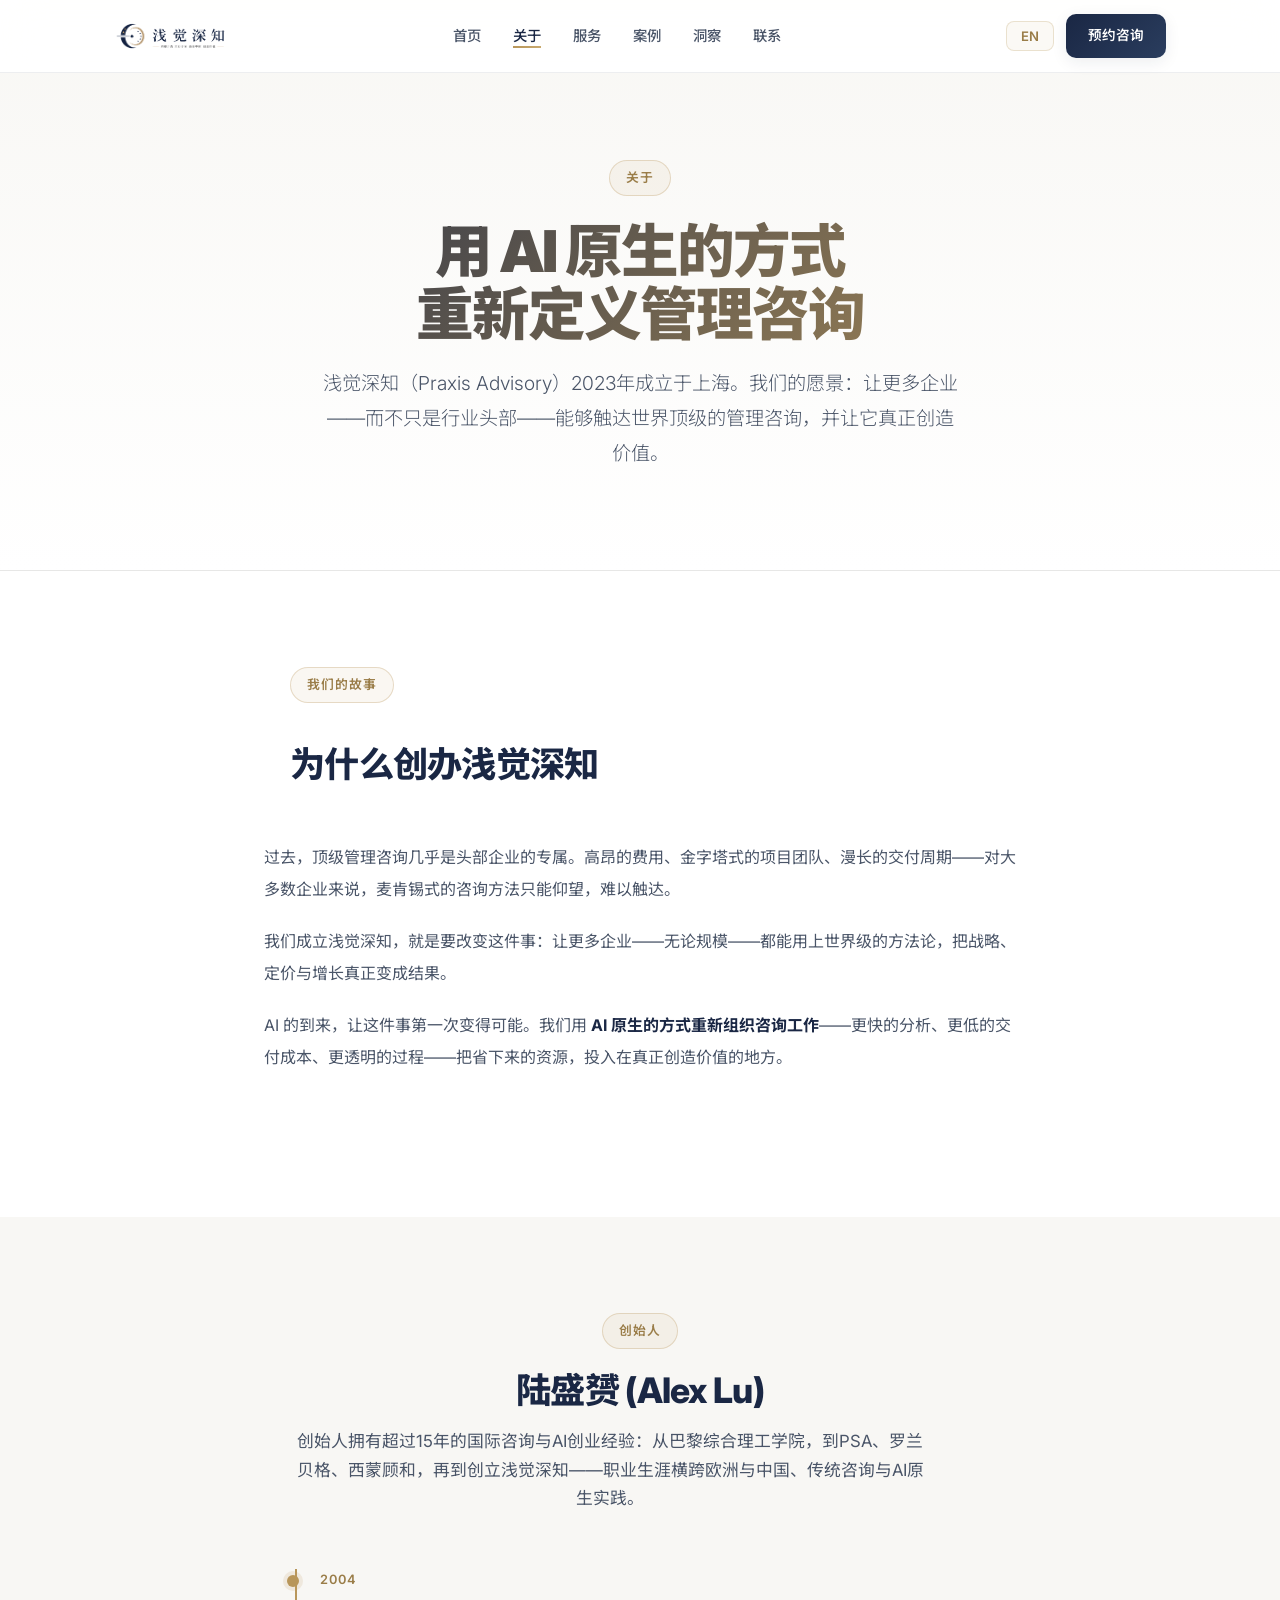
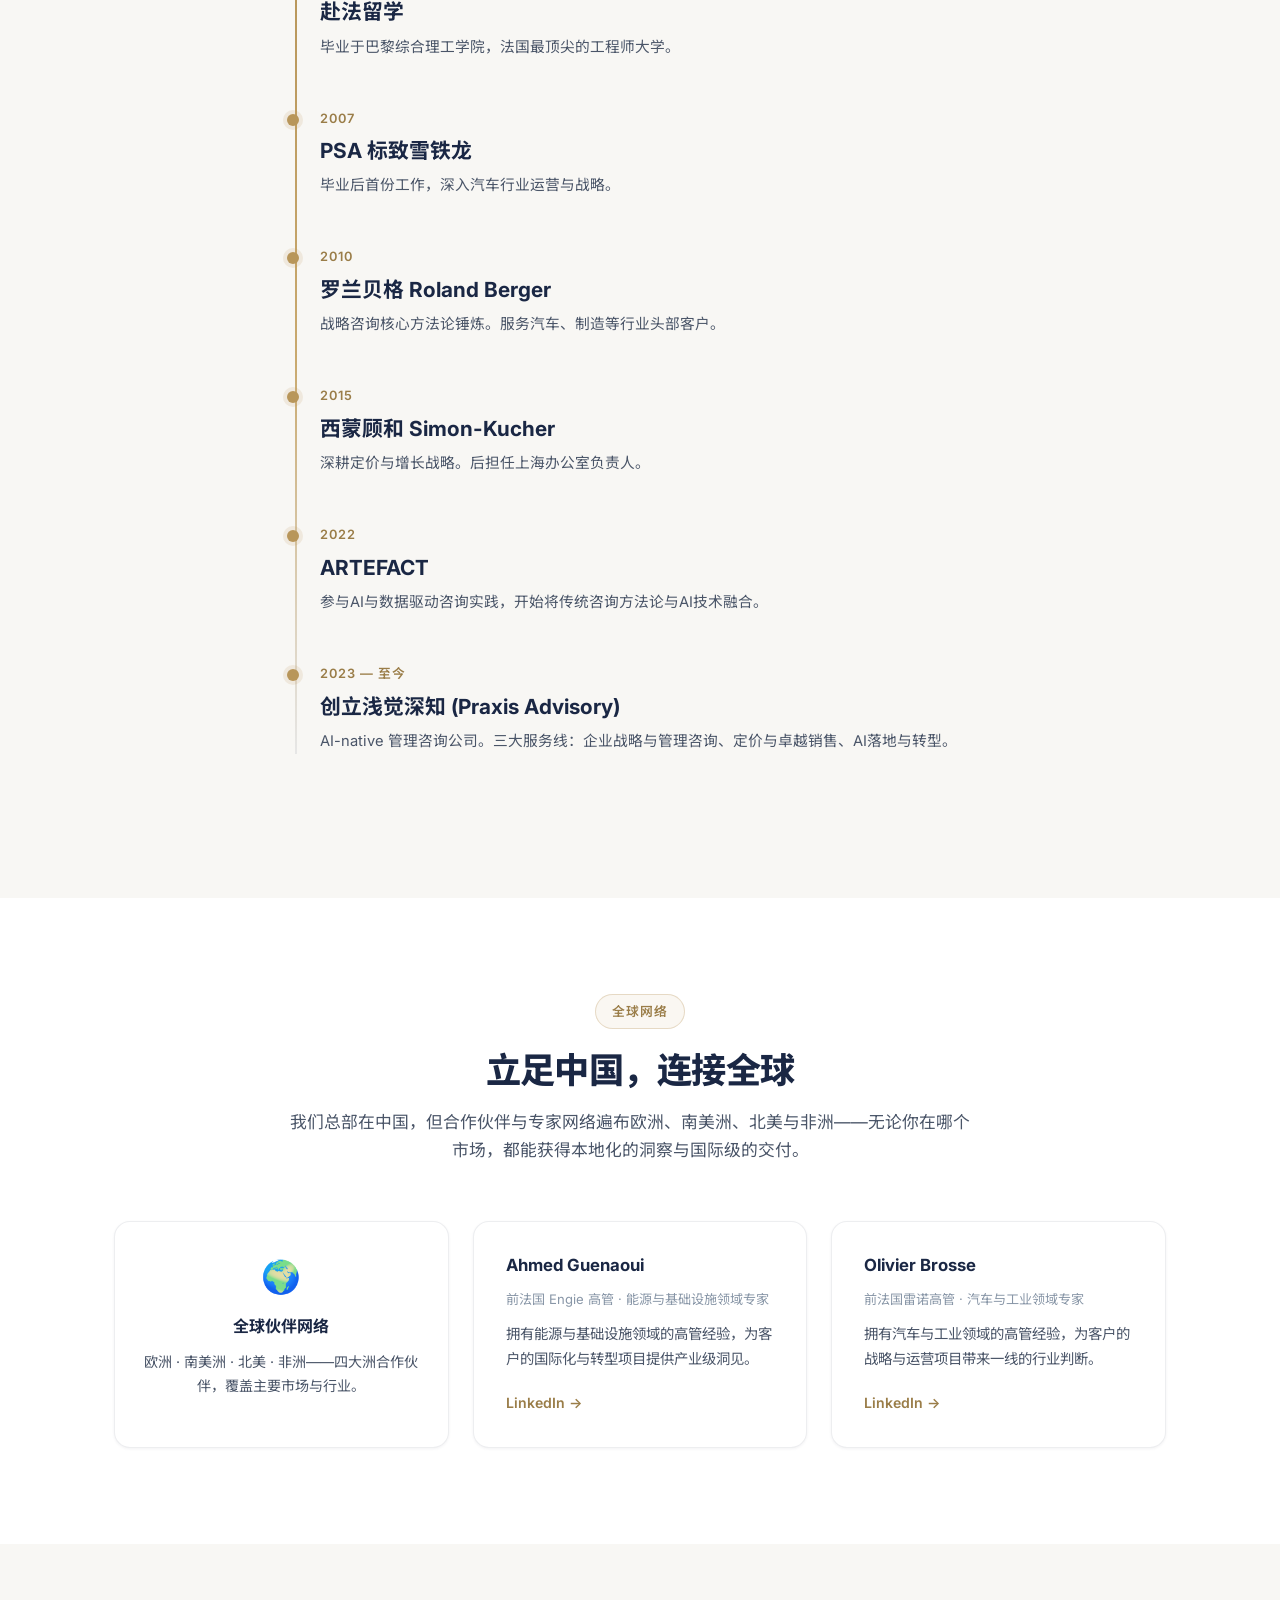
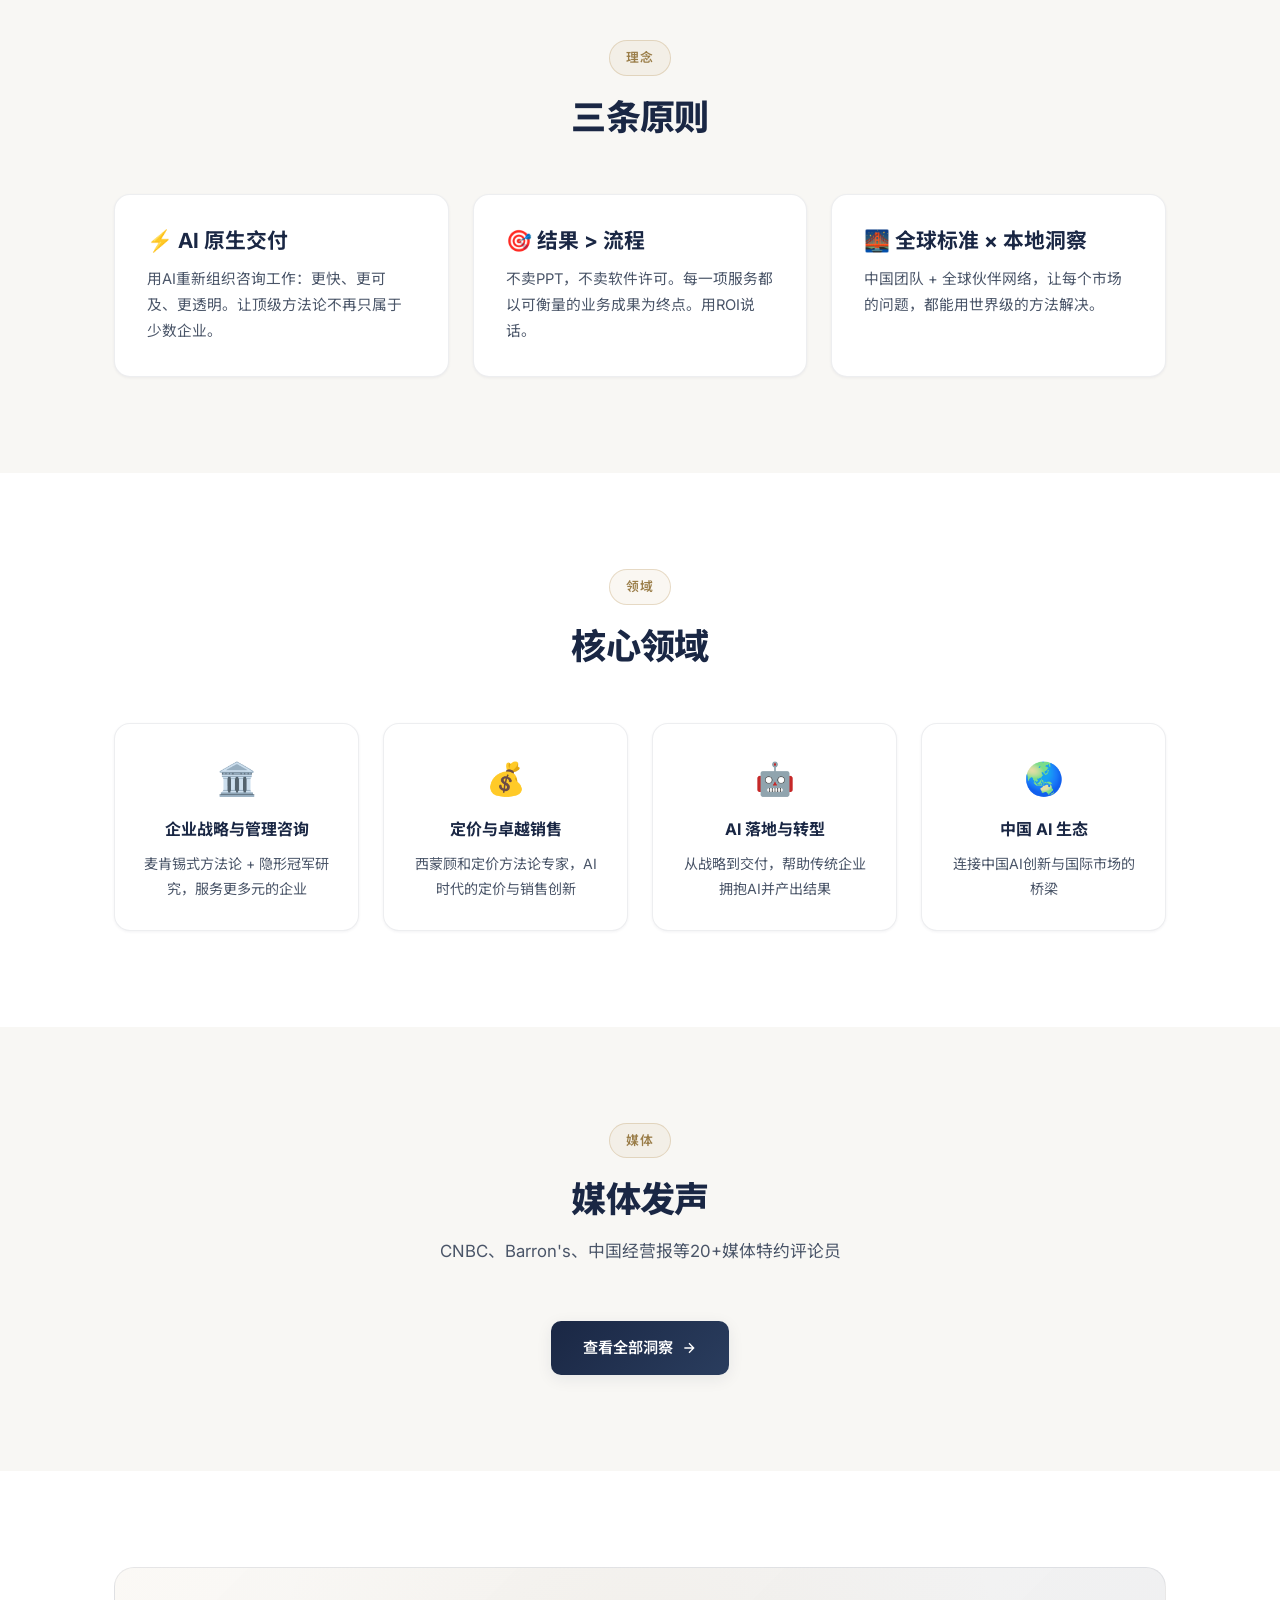
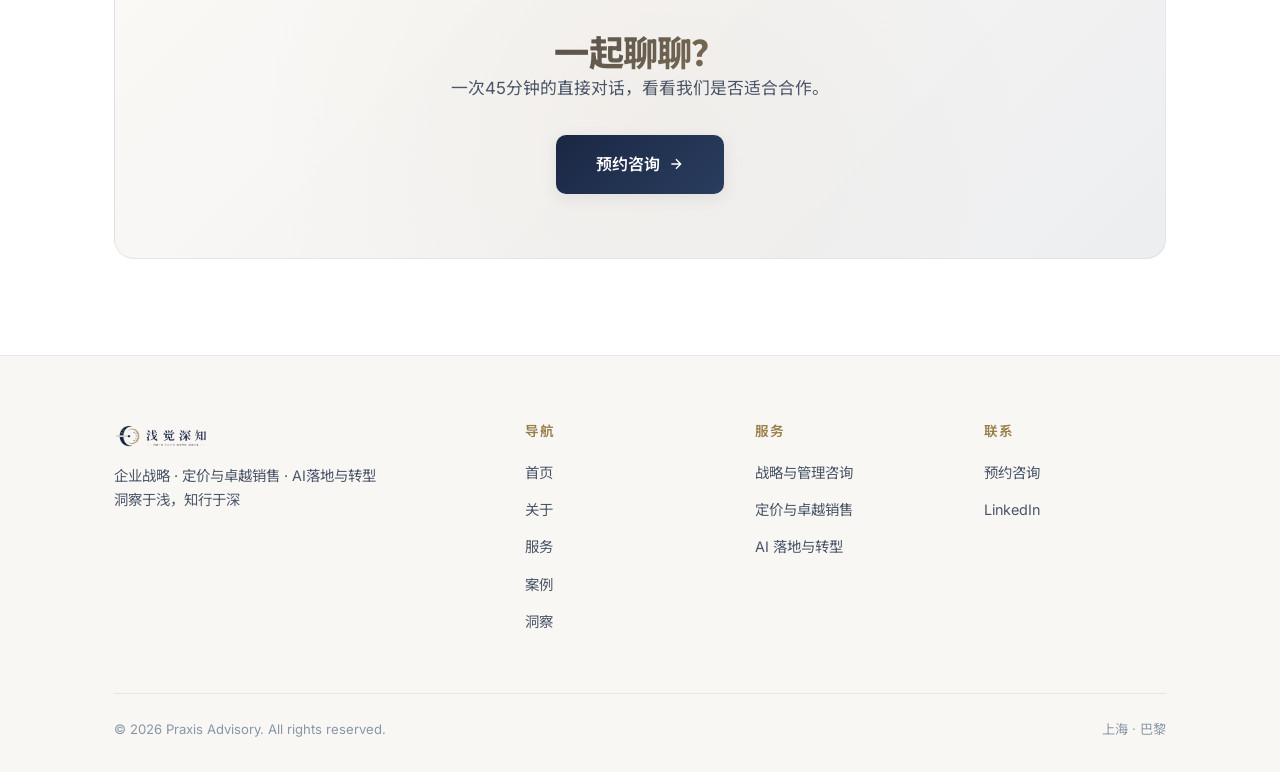
==== docs/about.html @ a4b7a56d "Deploy site from /docs for GitHub Pages branch deployment" ====
<!DOCTYPE html>
<html lang="zh-CN">
<head>
<meta charset="UTF-8">
<meta name="viewport" content="width=device-width, initial-scale=1.0">
<title>关于 — Praxis Advisory · 浅觉深知</title>
<meta name="description" content="浅觉深知（Praxis Advisory）2023年成立于上海。愿景：用AI原生的方式让更多企业触达世界顶级管理咨询，真正创造价值。">
<link rel="stylesheet" href="style.css">
<style>
  .expert-card{display:flex;flex-direction:column;height:100%}
  .expert-role{font-size:.82rem;color:var(--muted);margin-bottom:10px}
  .expert-card p{flex:1}
</style>
</head>
<body>

<nav class="nav" id="nav">
  <div class="nav-inner">
    <a href="index.html" class="nav-logo">
      <img src="assets/logo-en.png" alt="Praxis Advisory" style="height:38px;" data-lang="en">
      <img src="assets/logo-cn.png" alt="浅觉深知" style="height:38px;" data-lang="zh">
    </a>
    <ul class="nav-links" id="navLinks">
      <li><a href="index.html"><span data-lang="zh">首页</span><span data-lang="en">Home</span></a></li>
      <li><a href="about.html" class="active"><span data-lang="zh">关于</span><span data-lang="en">About</span></a></li>
      <li><a href="services.html"><span data-lang="zh">服务</span><span data-lang="en">Services</span></a></li>
      <li><a href="cases.html"><span data-lang="zh">案例</span><span data-lang="en">Cases</span></a></li>
      <li><a href="insights.html"><span data-lang="zh">洞察</span><span data-lang="en">Insights</span></a></li>
      <li><a href="contact.html"><span data-lang="zh">联系</span><span data-lang="en">Contact</span></a></li>
    </ul>
    <div class="nav-cta">
      <button class="lang-toggle" onclick="toggleLang()" id="langBtn">EN</button>
      <a href="contact.html" class="btn btn-primary"><span data-lang="zh">预约咨询</span><span data-lang="en">Book a Call</span></a>
    </div>
    <button class="nav-toggle" onclick="document.getElementById('navLinks').classList.toggle('open')">
      <svg viewBox="0 0 24 24" fill="none" stroke="currentColor" stroke-width="2"><path d="M3 12h18M3 6h18M3 18h18"/></svg>
    </button>
  </div>
</nav>

<section class="hero" style="padding-bottom:60px;">
  <div class="badge"><span data-lang="zh">关于</span><span data-lang="en">About</span></div>
  <h1 class="gradient-text" style="margin-top:24px;">
    <span data-lang="zh">用 AI 原生的方式<br>重新定义管理咨询</span>
    <span data-lang="en">Redefining Management Consulting<br>the AI-Native Way</span>
  </h1>
  <p class="subtitle" style="max-width:640px;">
    <span data-lang="zh">浅觉深知（Praxis Advisory）2023年成立于上海。我们的愿景：让更多企业——而不只是行业头部——能够触达世界顶级的管理咨询，并让它真正创造价值。</span>
    <span data-lang="en">Founded in Shanghai in 2023. Our vision: make world-class management consulting accessible to more companies — not just industry leaders — and turn it into real value.</span>
  </p>
</section>

<section class="section-pad">
  <div class="container" style="max-width:800px;">
    <div class="section-header" style="text-align:left;">
      <div class="badge"><span data-lang="zh">我们的故事</span><span data-lang="en">Our Story</span></div>
      <h2 style="margin-top:20px;"><span data-lang="zh">为什么创办浅觉深知</span><span data-lang="en">Why We Founded Praxis Advisory</span></h2>
    </div>
    <div style="font-size:1.05rem; color:var(--text2); line-height:2; margin-bottom:48px;">
      <p style="margin-bottom:20px;">
        <span data-lang="zh">过去，顶级管理咨询几乎是头部企业的专属。高昂的费用、金字塔式的项目团队、漫长的交付周期——对大多数企业来说，麦肯锡式的咨询方法只能仰望，难以触达。</span>
        <span data-lang="en">Top-tier consulting was long reserved for industry leaders. High fees, pyramid-shaped teams, long delivery cycles — for most companies, McKinsey-style methods were something to admire, not to access.</span>
      </p>
      <p style="margin-bottom:20px;">
        <span data-lang="zh">我们成立浅觉深知，就是要改变这件事：让更多企业——无论规模——都能用上世界级的方法论，把战略、定价与增长真正变成结果。</span>
        <span data-lang="en">We founded Praxis Advisory to change that: to put world-class methodology within reach of more companies, whatever their size — and turn strategy, pricing and growth into real outcomes.</span>
      </p>
      <p>
        <span data-lang="zh">AI 的到来，让这件事第一次变得可能。我们用 <strong style="color:var(--navy);">AI 原生的方式重新组织咨询工作</strong>——更快的分析、更低的交付成本、更透明的过程——把省下来的资源，投入在真正创造价值的地方。</span>
        <span data-lang="en">AI made this possible for the first time. We organize consulting the <strong style="color:var(--navy);">AI-native way</strong> — faster analysis, lower delivery cost, more transparent process — reinvesting what we save into what actually creates value.</span>
      </p>
    </div>
  </div>
</section>

<section class="section-pad" style="background:var(--bg2);">
  <div class="container">
    <div class="section-header">
      <div class="badge"><span data-lang="zh">创始人</span><span data-lang="en">Founder</span></div>
      <h2><span data-lang="zh">陆盛赟 (Alex Lu)</span><span data-lang="en">Alex Lu</span></h2>
      <p style="max-width:640px;">
        <span data-lang="zh">创始人拥有超过15年的国际咨询与AI创业经验：从巴黎综合理工学院，到PSA、罗兰贝格、西蒙顾和，再到创立浅觉深知——职业生涯横跨欧洲与中国、传统咨询与AI原生实践。</span>
        <span data-lang="en">Our founder brings 15+ years across international consulting and AI entrepreneurship: from École Polytechnique, through PSA, Roland Berger and Simon-Kucher, to founding Praxis Advisory — a career spanning Europe and China, traditional consulting and AI-native practice.</span>
      </p>
    </div>
    <div class="timeline" style="max-width:720px;margin-left:auto;margin-right:auto;">
      <div class="timeline-item">
        <div class="timeline-year">2004</div>
        <h3><span data-lang="zh">赴法留学</span><span data-lang="en">France · École Polytechnique</span></h3>
        <p><span data-lang="zh">毕业于巴黎综合理工学院，法国最顶尖的工程师大学。</span><span data-lang="en">Graduated from École Polytechnique, France's most elite engineering institution.</span></p>
      </div>
      <div class="timeline-item">
        <div class="timeline-year">2007</div>
        <h3>PSA <span data-lang="zh">标致雪铁龙</span><span data-lang="en">Peugeot-Citroën</span></h3>
        <p><span data-lang="zh">毕业后首份工作，深入汽车行业运营与战略。</span><span data-lang="en">First role after graduation — deep dive into automotive operations and strategy.</span></p>
      </div>
      <div class="timeline-item">
        <div class="timeline-year">2010</div>
        <h3><span data-lang="zh">罗兰贝格</span> Roland Berger</h3>
        <p><span data-lang="zh">战略咨询核心方法论锤炼。服务汽车、制造等行业头部客户。</span><span data-lang="en">Core strategic consulting methodology. Served leading clients in automotive and manufacturing.</span></p>
      </div>
      <div class="timeline-item">
        <div class="timeline-year">2015</div>
        <h3><span data-lang="zh">西蒙顾和</span> Simon-Kucher</h3>
        <p><span data-lang="zh">深耕定价与增长战略。后担任上海办公室负责人。</span><span data-lang="en">Pricing and growth strategy specialist. Later led the Shanghai office.</span></p>
      </div>
      <div class="timeline-item">
        <div class="timeline-year">2022</div>
        <h3>ARTEFACT</h3>
        <p><span data-lang="zh">参与AI与数据驱动咨询实践，开始将传统咨询方法论与AI技术融合。</span><span data-lang="en">AI and data-driven consulting practice. Began fusing traditional consulting methodology with AI technology.</span></p>
      </div>
      <div class="timeline-item">
        <div class="timeline-year"><span data-lang="zh">2023 — 至今</span><span data-lang="en">2023 — Present</span></div>
        <h3><span data-lang="zh">创立浅觉深知 (Praxis Advisory)</span><span data-lang="en">Founded Praxis Advisory</span></h3>
        <p><span data-lang="zh">AI-native 管理咨询公司。三大服务线：企业战略与管理咨询、定价与卓越销售、AI落地与转型。</span><span data-lang="en">AI-native management consulting. Three service lines: Enterprise Strategy, Pricing &amp; Sales Excellence, AI Implementation &amp; Transformation.</span></p>
      </div>
    </div>
  </div>
</section>

<section class="section-pad">
  <div class="container">
    <div class="section-header">
      <div class="badge"><span data-lang="zh">全球网络</span><span data-lang="en">Global Network</span></div>
      <h2><span data-lang="zh">立足中国，连接全球</span><span data-lang="en">Based in China. Connected Worldwide.</span></h2>
      <p style="max-width:680px;">
        <span data-lang="zh">我们总部在中国，但合作伙伴与专家网络遍布欧洲、南美洲、北美与非洲——无论你在哪个市场，都能获得本地化的洞察与国际级的交付。</span>
        <span data-lang="en">Headquartered in China, our partners and expert network span Europe, South America, North America and Africa — local insight, international delivery, wherever you are.</span>
      </p>
    </div>
    <div class="card-grid" style="grid-template-columns:repeat(auto-fit,minmax(260px,1fr));">
      <div class="card" style="text-align:center;padding:28px;">
        <div style="font-size:2rem;margin-bottom:12px;">🌍</div>
        <h3 style="font-size:1rem;"><span data-lang="zh">全球伙伴网络</span><span data-lang="en">Global Partner Network</span></h3>
        <p style="font-size:.88rem;"><span data-lang="zh">欧洲 · 南美洲 · 北美 · 非洲——四大洲合作伙伴，覆盖主要市场与行业。</span><span data-lang="en">Europe · South America · North America · Africa — partners across four continents and key industries.</span></p>
      </div>
      <div class="card expert-card">
        <h3 style="font-size:1.05rem;">Ahmed Guenaoui</h3>
        <div class="expert-role"><span data-lang="zh">前法国 Engie 高管 · 能源与基础设施领域专家</span><span data-lang="en">Former Engie executive · Energy &amp; Infrastructure</span></div>
        <p style="font-size:.9rem;"><span data-lang="zh">拥有能源与基础设施领域的高管经验，为客户的国际化与转型项目提供产业级洞见。</span><span data-lang="en">C-suite experience in energy and infrastructure, bringing industry-grade insight to internationalization and transformation projects.</span></p>
        <a class="card-link" href="https://www.linkedin.com/in/ahmed-guenaoui-aa44b14a/" target="_blank">LinkedIn →</a>
      </div>
      <div class="card expert-card">
        <h3 style="font-size:1.05rem;">Olivier Brosse</h3>
        <div class="expert-role"><span data-lang="zh">前法国雷诺高管 · 汽车与工业领域专家</span><span data-lang="en">Former Renault executive · Automotive &amp; Industrial</span></div>
        <p style="font-size:.9rem;"><span data-lang="zh">拥有汽车与工业领域的高管经验，为客户的战略与运营项目带来一线的行业判断。</span><span data-lang="en">C-suite experience in automotive and industrial sectors, bringing frontline industry judgment to strategy and operations projects.</span></p>
        <a class="card-link" href="https://www.linkedin.com/in/olivier-brosse-b95891202/" target="_blank">LinkedIn →</a>
      </div>
    </div>
  </div>
</section>

<section class="section-pad" style="background:var(--bg2);">
  <div class="container">
    <div class="section-header">
      <div class="badge"><span data-lang="zh">理念</span><span data-lang="en">Philosophy</span></div>
      <h2><span data-lang="zh">三条原则</span><span data-lang="en">Three Principles</span></h2>
    </div>
    <div class="card-grid" style="grid-template-columns:repeat(auto-fit,minmax(300px,1fr));">
      <div class="card">
        <h3>⚡ <span data-lang="zh">AI 原生交付</span><span data-lang="en">AI-Native Delivery</span></h3>
        <p><span data-lang="zh">用AI重新组织咨询工作：更快、更可及、更透明。让顶级方法论不再只属于少数企业。</span><span data-lang="en">We re-engineer consulting with AI — faster, more accessible, more transparent. World-class methodology, no longer reserved for the few.</span></p>
      </div>
      <div class="card">
        <h3>🎯 <span data-lang="zh">结果 > 流程</span><span data-lang="en">Outcomes &gt; Process</span></h3>
        <p><span data-lang="zh">不卖PPT，不卖软件许可。每一项服务都以可衡量的业务成果为终点。用ROI说话。</span><span data-lang="en">No decks. No licenses. Every engagement ends with measurable business results. ROI speaks.</span></p>
      </div>
      <div class="card">
        <h3>🌉 <span data-lang="zh">全球标准 × 本地洞察</span><span data-lang="en">Global Standards × Local Insight</span></h3>
        <p><span data-lang="zh">中国团队 + 全球伙伴网络，让每个市场的问题，都能用世界级的方法解决。</span><span data-lang="en">A China-based team plus a global partner network — so problems in any market get solved with world-class methods.</span></p>
      </div>
    </div>
  </div>
</section>

<section class="section-pad">
  <div class="container">
    <div class="section-header">
      <div class="badge"><span data-lang="zh">领域</span><span data-lang="en">Expertise</span></div>
      <h2><span data-lang="zh">核心领域</span><span data-lang="en">Core Domains</span></h2>
    </div>
    <div class="card-grid" style="grid-template-columns:repeat(auto-fit,minmax(240px,1fr));">
      <div class="card" style="text-align:center;padding:28px;">
        <div style="font-size:2rem;margin-bottom:12px;">🏛️</div>
        <h3 style="font-size:1rem;"><span data-lang="zh">企业战略与管理咨询</span><span data-lang="en">Strategy &amp; Management</span></h3>
        <p style="font-size:.88rem;"><span data-lang="zh">麦肯锡式方法论 + 隐形冠军研究，服务更多元的企业</span><span data-lang="en">McKinsey-grade methodology + hidden-champion research, for a broader set of companies</span></p>
      </div>
      <div class="card" style="text-align:center;padding:28px;">
        <div style="font-size:2rem;margin-bottom:12px;">💰</div>
        <h3 style="font-size:1rem;"><span data-lang="zh">定价与卓越销售</span><span data-lang="en">Pricing &amp; Sales Excellence</span></h3>
        <p style="font-size:.88rem;"><span data-lang="zh">西蒙顾和定价方法论专家，AI时代的定价与销售创新</span><span data-lang="en">Simon-Kucher pricing methodology, AI-era pricing and sales innovation</span></p>
      </div>
      <div class="card" style="text-align:center;padding:28px;">
        <div style="font-size:2rem;margin-bottom:12px;">🤖</div>
        <h3 style="font-size:1rem;"><span data-lang="zh">AI 落地与转型</span><span data-lang="en">AI Implementation</span></h3>
        <p style="font-size:.88rem;"><span data-lang="zh">从战略到交付，帮助传统企业拥抱AI并产出结果</span><span data-lang="en">Strategy to delivery — helping enterprises adopt AI and produce results</span></p>
      </div>
      <div class="card" style="text-align:center;padding:28px;">
        <div style="font-size:2rem;margin-bottom:12px;">🌏</div>
        <h3 style="font-size:1rem;"><span data-lang="zh">中国 AI 生态</span><span data-lang="en">China AI Ecosystem</span></h3>
        <p style="font-size:.88rem;"><span data-lang="zh">连接中国AI创新与国际市场的桥梁</span><span data-lang="en">Bridging Chinese AI innovation with global markets</span></p>
      </div>
    </div>
  </div>
</section>

<section class="section-pad" style="background:var(--bg2);">
  <div class="container">
    <div class="section-header">
      <div class="badge"><span data-lang="zh">媒体</span><span data-lang="en">Media</span></div>
      <h2><span data-lang="zh">媒体发声</span><span data-lang="en">Media Presence</span></h2>
      <p><span data-lang="zh">CNBC、Barron's、中国经营报等20+媒体特约评论员</span><span data-lang="en">Featured in CNBC, Barron's, SCMP, and 20+ publications</span></p>
    </div>
    <div style="text-align:center;">
      <a href="insights.html" class="btn btn-primary">
        <span data-lang="zh">查看全部洞察</span><span data-lang="en">View All Insights</span>
        <svg viewBox="0 0 24 24" fill="none" stroke="currentColor" stroke-width="2"><path d="M5 12h14M12 5l7 7-7 7"/></svg>
      </a>
    </div>
  </div>
</section>

<section class="section-pad">
  <div class="container">
    <div class="cta-banner" style="background:linear-gradient(135deg,rgba(184,150,90,0.06),rgba(26,39,68,0.08));border:1px solid var(--border);border-radius:20px;padding:64px;text-align:center;position:relative;overflow:hidden;">
      <div style="position:absolute;inset:0;background:radial-gradient(circle at 50% 50%,rgba(184,150,90,0.06),transparent 70%);"></div>
      <h2 class="gradient-text" style="position:relative;"><span data-lang="zh">一起聊聊？</span><span data-lang="en">Let's Talk?</span></h2>
      <p style="color:var(--text2);font-size:1.05rem;position:relative;margin-bottom:32px;"><span data-lang="zh">一次45分钟的直接对话，看看我们是否适合合作。</span><span data-lang="en">A 45-minute direct conversation to see if we're the right fit.</span></p>
      <a href="contact.html" class="btn btn-primary" style="position:relative;font-size:1rem;padding:16px 40px;">
        <span data-lang="zh">预约咨询</span><span data-lang="en">Book a Call</span>
        <svg viewBox="0 0 24 24" fill="none" stroke="currentColor" stroke-width="2"><path d="M5 12h14M12 5l7 7-7 7"/></svg>
      </a>
    </div>
  </div>
</section>

<footer class="footer">
  <div class="container">
    <div class="footer-grid">
      <div class="footer-brand">
        <a href="index.html" class="nav-logo" style="margin-bottom:8px;">
          <img src="assets/logo-en.png" alt="Praxis Advisory" style="height:32px;" data-lang="en">
          <img src="assets/logo-cn.png" alt="浅觉深知" style="height:32px;" data-lang="zh">
        </a>
        <p><span data-lang="zh">企业战略 · 定价与卓越销售 · AI落地与转型</span><span data-lang="en">Enterprise Strategy · Pricing &amp; Sales Excellence · AI Transformation</span><br>洞察于浅，知行于深</p>
      </div>
      <div>
        <h4><span data-lang="zh">导航</span><span data-lang="en">Navigation</span></h4>
        <ul>
          <li><a href="index.html"><span data-lang="zh">首页</span><span data-lang="en">Home</span></a></li>
          <li><a href="about.html"><span data-lang="zh">关于</span><span data-lang="en">About</span></a></li>
          <li><a href="services.html"><span data-lang="zh">服务</span><span data-lang="en">Services</span></a></li>
          <li><a href="cases.html"><span data-lang="zh">案例</span><span data-lang="en">Cases</span></a></li>
          <li><a href="insights.html"><span data-lang="zh">洞察</span><span data-lang="en">Insights</span></a></li>
        </ul>
      </div>
      <div>
        <h4><span data-lang="zh">服务</span><span data-lang="en">Services</span></h4>
        <ul>
          <li><a href="services.html#strategy"><span data-lang="zh">战略与管理咨询</span><span data-lang="en">Strategy &amp; Mgmt</span></a></li>
          <li><a href="services.html#pricing"><span data-lang="zh">定价与卓越销售</span><span data-lang="en">Pricing &amp; Sales</span></a></li>
          <li><a href="services.html#ai"><span data-lang="zh">AI 落地与转型</span><span data-lang="en">AI Transformation</span></a></li>
        </ul>
      </div>
      <div>
        <h4><span data-lang="zh">联系</span><span data-lang="en">Contact</span></h4>
        <ul>
          <li><a href="contact.html"><span data-lang="zh">预约咨询</span><span data-lang="en">Book a Call</span></a></li>
          <li><a href="https://www.linkedin.com/in/alexandre-lu/" target="_blank">LinkedIn</a></li>
        </ul>
      </div>
    </div>
    <div class="footer-bottom">
      <span>© 2026 Praxis Advisory. All rights reserved.</span>
      <span><span data-lang="zh">上海 · 巴黎</span><span data-lang="en">Shanghai · Paris</span></span>
    </div>
  </div>
</footer>

<script>
window.addEventListener('scroll',()=>{
  document.getElementById('nav').classList.toggle('scrolled',window.scrollY>40);
});
let currentLang='zh';
function toggleLang(){
  currentLang=currentLang==='zh'?'en':'zh';
  document.body.classList.toggle('lang-en',currentLang==='en');
  document.getElementById('langBtn').textContent=currentLang==='zh'?'EN':'中';
  document.documentElement.lang=currentLang==='zh'?'zh-CN':'en';
}
</script>
</body></html>
---- docs/style.css ----
/* ============================================
   Praxis Advisory — Global Stylesheet
   Light theme · Navy + Gold · High contrast
   ============================================ */

@import url('https://fonts.googleapis.com/css2?family=Inter:wght@300;400;500;600;700;800;900&family=Noto+Sans+SC:wght@300;400;500;700;900&family=Noto+Serif+SC:wght@400;600;700&display=swap');

:root {
  --bg: #ffffff;
  --bg2: #f8f7f4;
  --bg3: #f0eee9;
  --card: #ffffff;
  --card-hover: #faf9f6;
  --border: rgba(26,39,68,0.08);
  --border-hover: rgba(26,39,68,0.18);
  --navy: #1a2744;
  --navy-light: #2a3d5e;
  --gold: #b8965a;
  --gold-light: #c9a96e;
  --gold-dark: #9a7d48;
  --text: #1a2744;
  --text2: #4a5568;
  --muted: #8896a7;
  --accent: #b8965a;
  --emerald: #2d8a5e;
  --rose: #c53030;
  --shadow-sm: 0 1px 3px rgba(26,39,68,0.06);
  --shadow-md: 0 4px 16px rgba(26,39,68,0.08);
  --shadow-lg: 0 8px 32px rgba(26,39,68,0.12);
}

* { margin:0; padding:0; box-sizing:border-box; }
html { scroll-behavior: smooth; }
body {
  font-family: 'Inter','Noto Sans SC',-apple-system,BlinkMacSystemFont,sans-serif;
  background: var(--bg);
  color: var(--text);
  line-height: 1.7;
  overflow-x: hidden;
}

/* ===== Utility ===== */
.container { position:relative; max-width:1100px; margin:0 auto; padding:0 24px; z-index:1; }
.section-pad { padding:96px 0; }
.text-center { text-align:center; }

/* ===== Typography ===== */
h1 { font-size:3.6rem; font-weight:900; letter-spacing:-.035em; line-height:1.1; }
h2 { font-size:2.2rem; font-weight:800; letter-spacing:-.02em; line-height:1.2; }
h3 { font-size:1.3rem; font-weight:700; line-height:1.35; }
p  { color: var(--text2); font-size:1rem; }

.gradient-text {
  background: linear-gradient(135deg, var(--navy) 0%, var(--gold) 100%);
  -webkit-background-clip: text;
  -webkit-text-fill-color: transparent;
}

/* ===== Badge / Chip ===== */
.badge {
  display:inline-block; padding:6px 16px; border-radius:20px;
  border:1px solid rgba(184,150,90,0.3); background:rgba(184,150,90,0.08);
  color:var(--gold-dark); font-size:.8rem; font-weight:600;
  letter-spacing:.08em; text-transform:uppercase;
}

/* ===== Buttons ===== */
.btn {
  display:inline-flex; align-items:center; gap:8px;
  padding:14px 32px; border-radius:10px; font-size:.95rem; font-weight:600;
  text-decoration:none; transition:all .3s; cursor:pointer; border:none;
  font-family:inherit;
}
.btn-primary {
  background: linear-gradient(135deg, var(--navy), var(--navy-light));
  color:#fff; box-shadow:var(--shadow-md);
}
.btn-primary:hover {
  transform:translateY(-2px);
  box-shadow:var(--shadow-lg);
}
.btn-ghost {
  background:transparent; color:var(--navy);
  border:1.5px solid var(--border-hover);
}
.btn-ghost:hover {
  background:var(--navy); color:#fff; border-color:var(--navy);
}
.btn svg { width:16px; height:16px; }

/* ===== Navigation ===== */
.nav {
  position:fixed; top:0; left:0; right:0; z-index:100;
  background:rgba(255,255,255,0.92); backdrop-filter:blur(20px) saturate(1.4);
  border-bottom:1px solid var(--border);
  transition: all .3s;
}
.nav.scrolled { box-shadow:var(--shadow-sm); }
.nav-inner {
  max-width:1100px; margin:0 auto; padding:0 24px;
  display:flex; align-items:center; justify-content:space-between; height:72px;
}
.nav-logo {
  font-size:1.05rem; font-weight:800; text-decoration:none; color:var(--navy);
  letter-spacing:-.01em; display:flex; align-items:center; gap:10px;
}
.nav-logo img { height:40px; width:auto; }
.nav-links { display:flex; gap:32px; list-style:none; }
.nav-links a {
  color:var(--text2); text-decoration:none; font-size:.9rem; font-weight:500;
  transition:color .2s; position:relative;
}
.nav-links a:hover, .nav-links a.active { color:var(--navy); }
.nav-links a::after {
  content:''; position:absolute; bottom:-4px; left:0; width:0; height:2px;
  background:linear-gradient(90deg, var(--gold), var(--gold-light));
  transition:width .3s;
}
.nav-links a:hover::after, .nav-links a.active::after { width:100%; }
.nav-cta { display:flex; align-items:center; gap:12px; }
.nav-cta .btn { padding:10px 22px; font-size:.85rem; }

/* Lang toggle */
.lang-toggle {
  display:flex; align-items:center; gap:6px;
  padding:6px 14px; border-radius:8px; cursor:pointer;
  border:1.5px solid rgba(184,150,90,0.25); background:rgba(184,150,90,0.06);
  color:var(--gold-dark); font-size:.82rem; font-weight:600;
  transition:all .2s; font-family:inherit;
}
.lang-toggle:hover { border-color:var(--gold); background:rgba(184,150,90,0.12); }

/* Mobile menu */
.nav-toggle { display:none; background:none; border:none; color:var(--navy); cursor:pointer; padding:8px; }
.nav-toggle svg { width:24px; height:24px; }

/* ===== Hero ===== */
.hero {
  position:relative; text-align:center;
  padding:160px 24px 100px;
  border-bottom:1px solid var(--border);
  background:linear-gradient(180deg,var(--bg2) 0%,var(--bg) 100%);
  z-index:1;
}
.hero h1 { margin-bottom:20px; }
.hero .subtitle {
  font-size:1.2rem; color:var(--text2); max-width:680px;
  margin:0 auto 40px; font-weight:300; line-height:1.8;
}
.hero .stats {
  display:flex; justify-content:center; gap:56px; flex-wrap:wrap; margin-top:48px;
}
.stat { text-align:center; }
.stat-num {
  font-size:2.6rem; font-weight:900;
  background:linear-gradient(135deg,var(--navy),var(--gold));
  -webkit-background-clip:text; -webkit-text-fill-color:transparent;
}
.stat-label {
  font-size:.8rem; color:var(--muted); margin-top:4px;
  text-transform:uppercase; letter-spacing:.05em;
}

/* ===== Cards ===== */
.card-grid {
  display:grid; grid-template-columns:repeat(auto-fit, minmax(320px, 1fr));
  gap:24px; margin-top:48px;
}
.card {
  background:var(--card); border:1px solid var(--border);
  border-radius:16px; padding:32px; transition:all .3s ease;
  position:relative; box-shadow:var(--shadow-sm);
}
.card:hover {
  border-color:var(--border-hover); background:var(--card-hover);
  transform:translateY(-3px); box-shadow:var(--shadow-md);
}
.card-icon {
  width:52px; height:52px; border-radius:14px;
  display:flex; align-items:center; justify-content:center;
  font-size:1.5rem; margin-bottom:20px;
}
.card h3 { margin-bottom:12px; color:var(--navy); }
.card p { font-size:.92rem; line-height:1.75; }
.card-link {
  display:inline-flex; align-items:center; gap:6px;
  margin-top:20px; color:var(--gold-dark); font-size:.88rem; font-weight:600;
  text-decoration:none; transition:gap .2s;
}
.card-link:hover { gap:10px; color:var(--gold); }

/* ===== Section Headers ===== */
.section-header {
  text-align:center; max-width:700px; margin:0 auto 56px;
}
.section-header .badge { margin-bottom:20px; }
.section-header h2 { margin-bottom:16px; }
.section-header p { font-size:1.05rem; }

/* ===== Timeline ===== */
.timeline { position:relative; padding-left:40px; margin-top:48px; }
.timeline::before {
  content:''; position:absolute; left:15px; top:0; bottom:0; width:2px;
  background:linear-gradient(180deg,var(--gold),var(--gold-light),var(--border));
}
.timeline-item { position:relative; margin-bottom:48px; }
.timeline-item::before {
  content:''; position:absolute; left:-33px; top:6px;
  width:12px; height:12px; border-radius:50%;
  background:var(--gold); box-shadow:0 0 0 4px rgba(184,150,90,0.15);
}
.timeline-year {
  font-size:.8rem; color:var(--gold-dark); font-weight:600;
  text-transform:uppercase; letter-spacing:.08em; margin-bottom:8px;
}
.timeline-item h3 { margin-bottom:8px; color:var(--navy); }
.timeline-item p { font-size:.92rem; }

/* ===== Process Steps ===== */
.steps { display:grid; grid-template-columns:repeat(4,1fr); gap:24px; margin-top:48px; }
.step {
  text-align:center; padding:32px 20px; border-radius:16px;
  background:var(--card); border:1px solid var(--border);
  position:relative; box-shadow:var(--shadow-sm);
}
.step-num {
  font-size:2.4rem; font-weight:900; margin-bottom:16px;
  background:linear-gradient(135deg,var(--navy),var(--gold));
  -webkit-background-clip:text; -webkit-text-fill-color:transparent;
}
.step h3 { margin-bottom:10px; font-size:1.1rem; color:var(--navy); }
.step p { font-size:.88rem; }

/* ===== FAQ ===== */
.faq-item {
  border-bottom:1px solid var(--border); padding:24px 0;
}
.faq-q {
  font-size:1.05rem; font-weight:600; color:var(--navy); cursor:pointer;
  display:flex; justify-content:space-between; align-items:center;
}
.faq-q::after { content:'+'; font-size:1.4rem; color:var(--gold); transition:transform .3s; }
.faq-item.open .faq-q::after { transform:rotate(45deg); }
.faq-a {
  max-height:0; overflow:hidden; transition:max-height .4s ease;
  color:var(--text2); font-size:.95rem; line-height:1.8;
}
.faq-item.open .faq-a { max-height:300px; }

/* ===== Footer ===== */
.footer {
  border-top:1px solid var(--border);
  padding:64px 0 32px;
  background:var(--bg2);
  z-index:1; position:relative;
}
.footer-grid {
  display:grid; grid-template-columns:2fr 1fr 1fr 1fr; gap:48px;
  margin-bottom:48px;
}
.footer-brand p { margin-top:12px; font-size:.9rem; }
.footer h4 {
  font-size:.85rem; font-weight:600; color:var(--gold-dark);
  text-transform:uppercase; letter-spacing:.06em; margin-bottom:16px;
}
.footer ul { list-style:none; }
.footer ul li { margin-bottom:10px; }
.footer ul a {
  color:var(--text2); text-decoration:none; font-size:.9rem; transition:color .2s;
}
.footer ul a:hover { color:var(--navy); }
.footer-bottom {
  border-top:1px solid var(--border); padding-top:24px;
  display:flex; justify-content:space-between; align-items:center;
  color:var(--muted); font-size:.82rem;
}

/* ===== Bilingual ===== */
[data-lang="en"] { display:none; }
body.lang-en [data-lang="zh"] { display:none; }
body.lang-en [data-lang="en"] { display:block; }
span[data-lang="en"] { display:none; }
body.lang-en span[data-lang="zh"] { display:none; }
body.lang-en span[data-lang="en"] { display:inline; }
.nav-links span[data-lang="en"] { display:none; }
body.lang-en .nav-links span[data-lang="zh"] { display:none; }
body.lang-en .nav-links span[data-lang="en"] { display:inline; }

/* ===== Responsive ===== */
@media(max-width:900px) {
  h1 { font-size:2.4rem; }
  h2 { font-size:1.7rem; }
  .hero { padding:120px 16px 64px; }
  .hero .stats { gap:28px; }
  .stat-num { font-size:1.8rem; }
  .steps { grid-template-columns:1fr 1fr; }
  .footer-grid { grid-template-columns:1fr 1fr; }
  .nav-links { display:none; }
  .nav-toggle { display:block; }
  .nav-links.open {
    display:flex; flex-direction:column; position:absolute;
    top:72px; left:0; right:0; background:rgba(255,255,255,0.98);
    backdrop-filter:blur(20px); padding:24px; gap:20px;
    border-bottom:1px solid var(--border);
  }
}
@media(max-width:640px) {
  h1 { font-size:2rem; }
  .steps { grid-template-columns:1fr; }
  .card-grid { grid-template-columns:1fr; }
  .footer-grid { grid-template-columns:1fr; }
  .footer-bottom { flex-direction:column; gap:12px; text-align:center; }
}
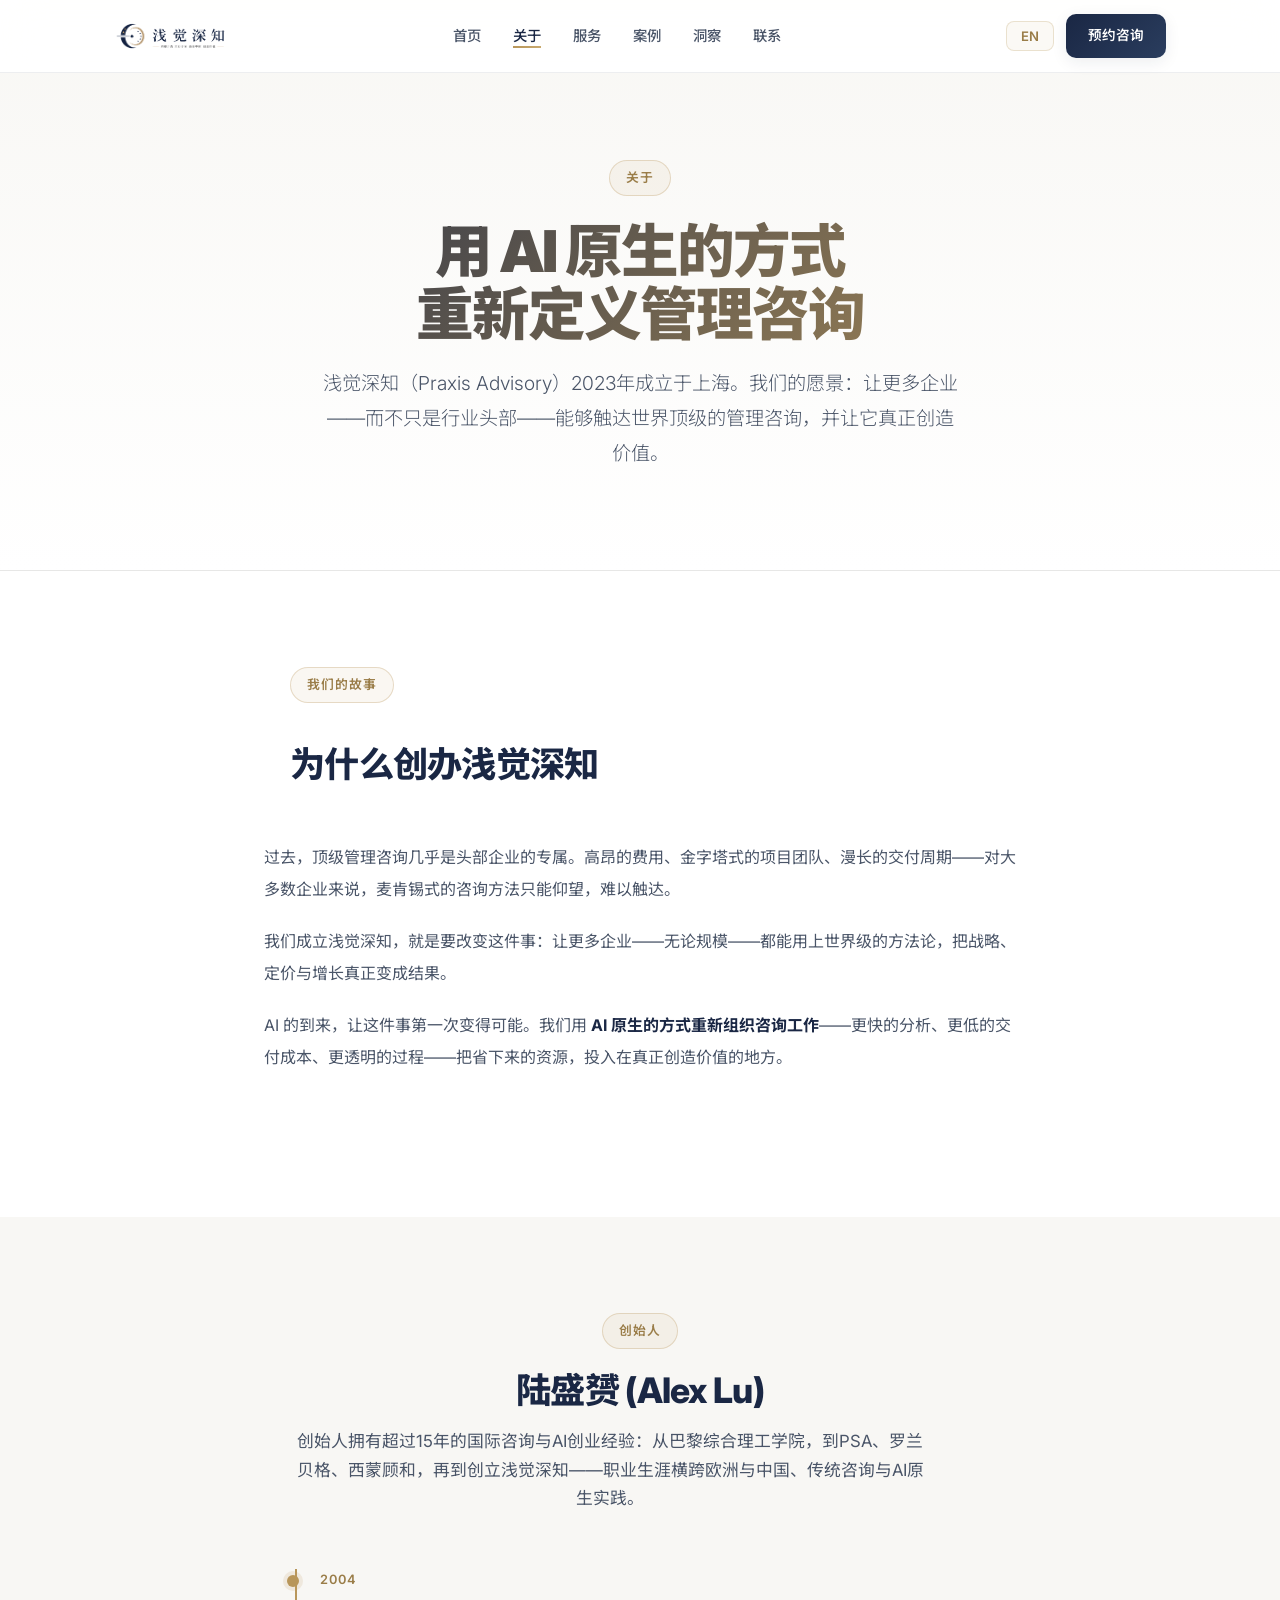
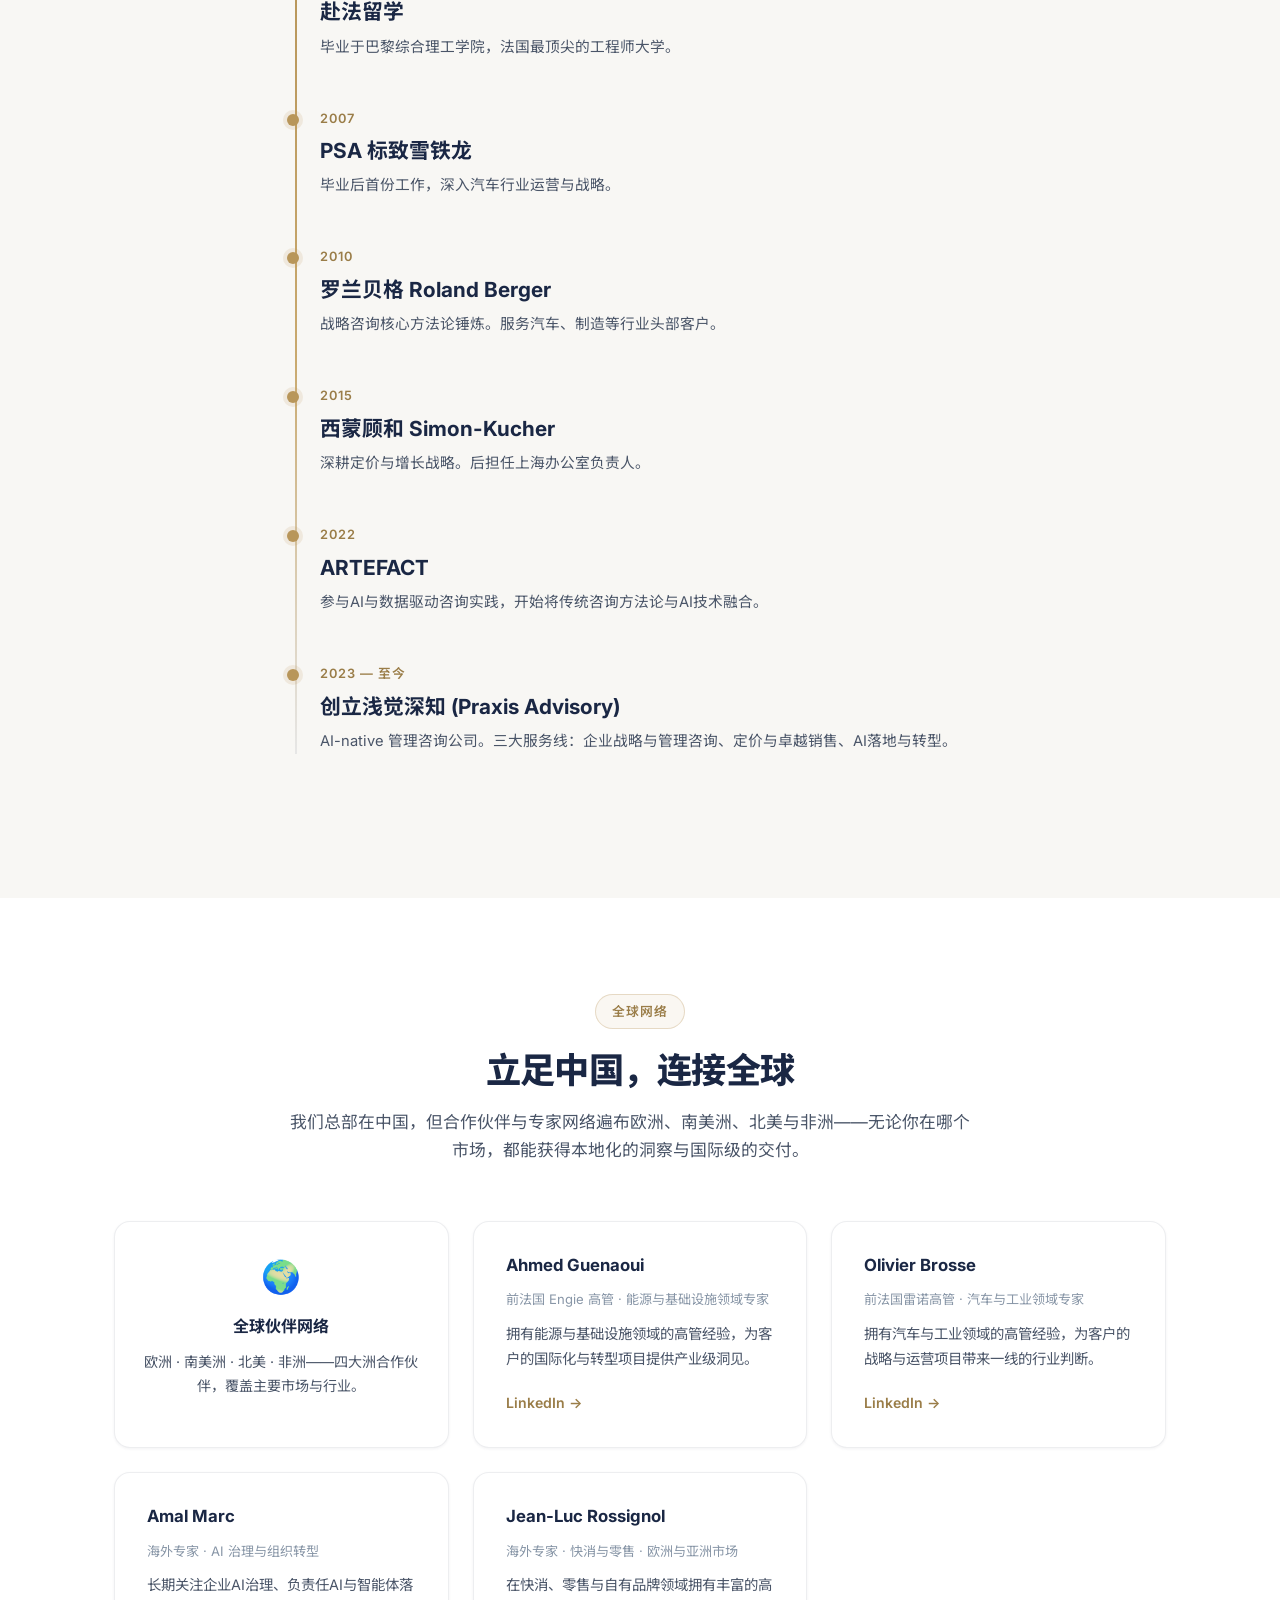
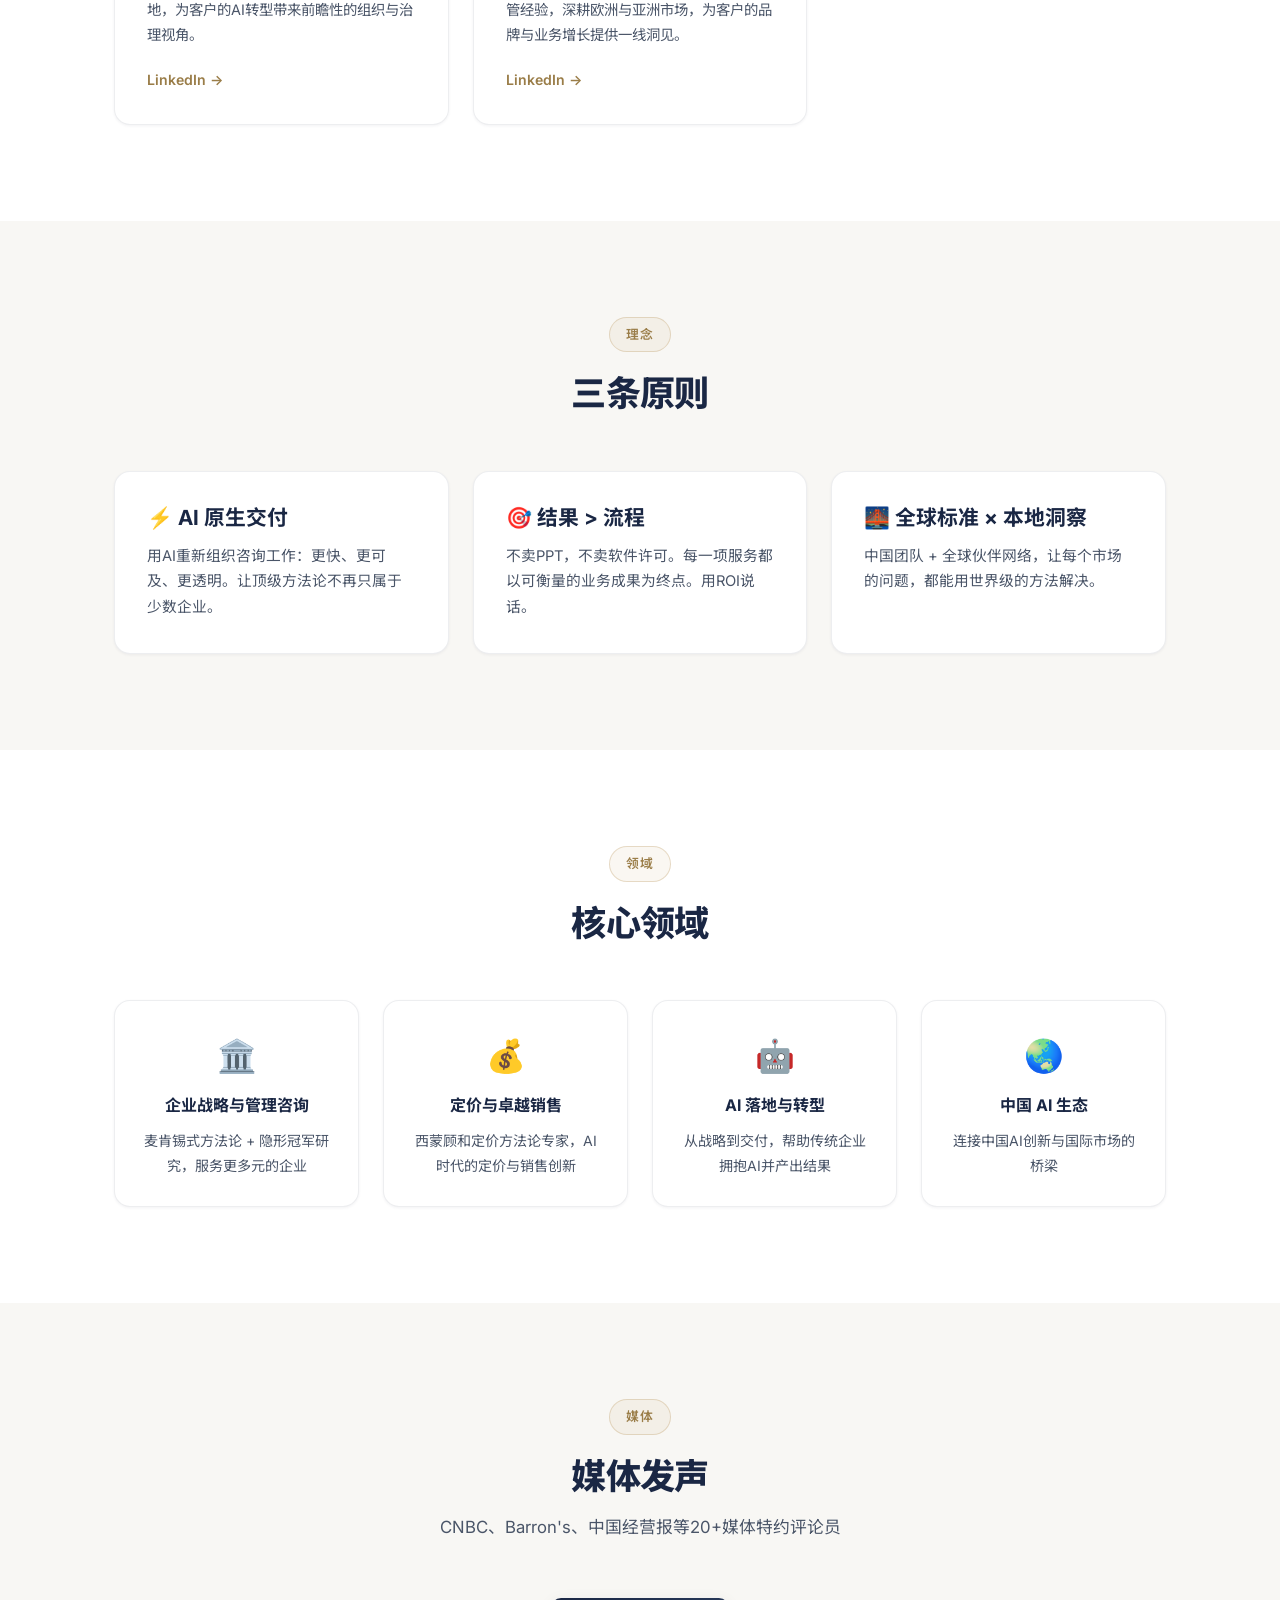
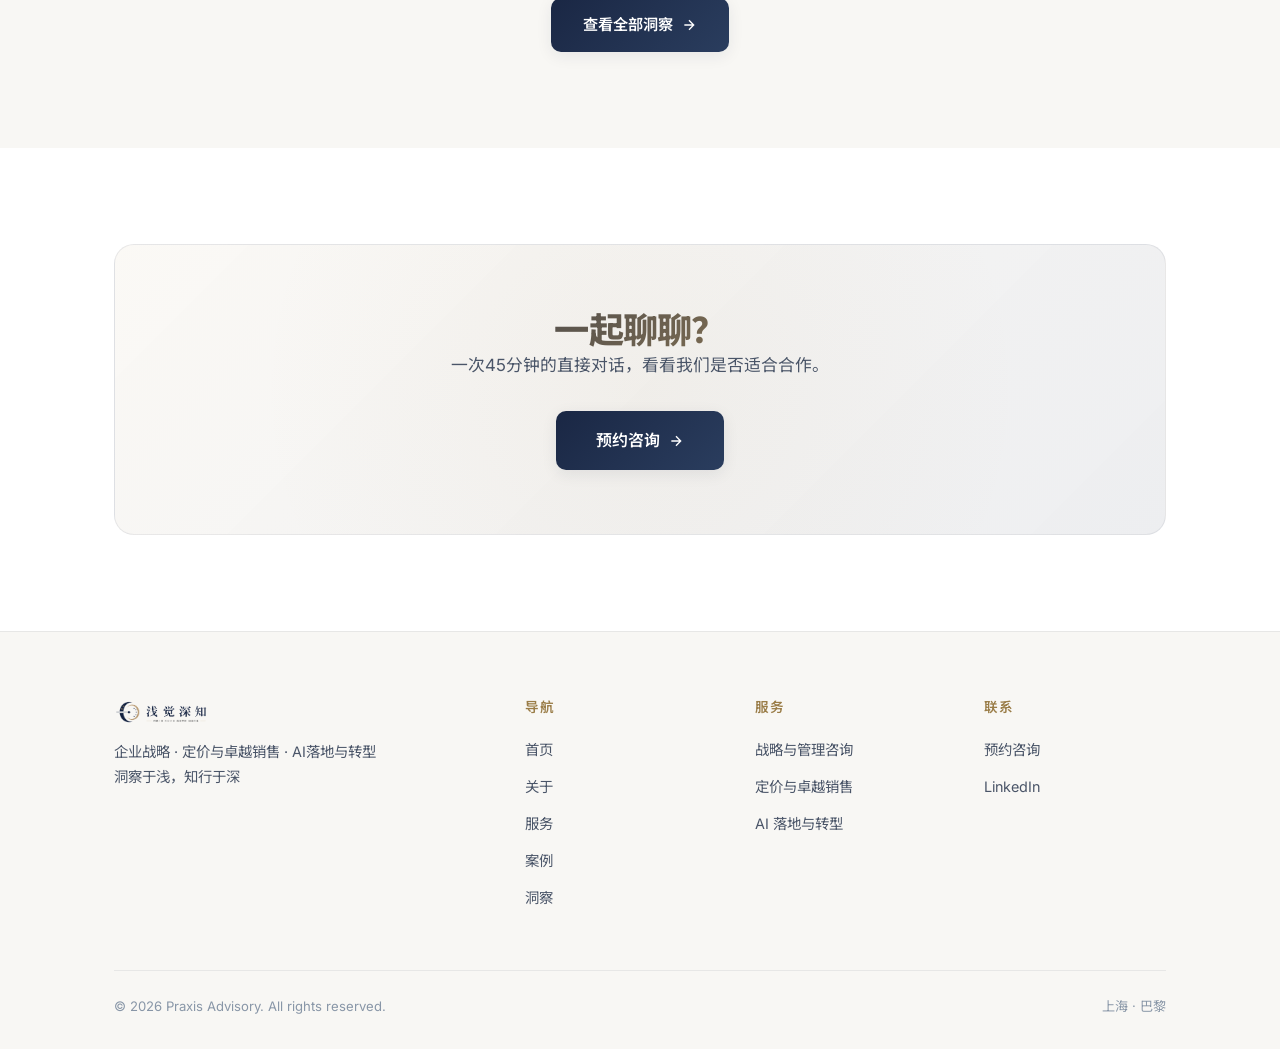
==== commit d8e5f2c9: "Add two more overseas experts (Amal Marc, Jean-Luc Rossignol) to About page" ====
--- a/docs/about.html
+++ b/docs/about.html
@@ -146,6 +146,18 @@
         <p style="font-size:.9rem;"><span data-lang="zh">拥有汽车与工业领域的高管经验，为客户的战略与运营项目带来一线的行业判断。</span><span data-lang="en">C-suite experience in automotive and industrial sectors, bringing frontline industry judgment to strategy and operations projects.</span></p>
         <a class="card-link" href="https://www.linkedin.com/in/olivier-brosse-b95891202/" target="_blank">LinkedIn →</a>
       </div>
+      <div class="card expert-card">
+        <h3 style="font-size:1.05rem;">Amal Marc</h3>
+        <div class="expert-role"><span data-lang="zh">海外专家 · AI 治理与组织转型</span><span data-lang="en">Advisor · AI Governance &amp; Organizational Transformation</span></div>
+        <p style="font-size:.9rem;"><span data-lang="zh">长期关注企业AI治理、负责任AI与智能体落地，为客户的AI转型带来前瞻性的组织与治理视角。</span><span data-lang="en">Deep focus on enterprise AI governance, responsible AI and agent adoption — bringing a forward-looking organizational and governance lens to AI transformations.</span></p>
+        <a class="card-link" href="https://www.linkedin.com/in/amal-marc/" target="_blank">LinkedIn →</a>
+      </div>
+      <div class="card expert-card">
+        <h3 style="font-size:1.05rem;">Jean-Luc Rossignol</h3>
+        <div class="expert-role"><span data-lang="zh">海外专家 · 快消与零售 · 欧洲与亚洲市场</span><span data-lang="en">Advisor · FMCG &amp; Retail · Europe &amp; Asia</span></div>
+        <p style="font-size:.9rem;"><span data-lang="zh">在快消、零售与自有品牌领域拥有丰富的高管经验，深耕欧洲与亚洲市场，为客户的品牌与业务增长提供一线洞见。</span><span data-lang="en">Executive experience across FMCG, retail and private label, with deep expertise in European and Asian markets — frontline insight for brand and business growth.</span></p>
+        <a class="card-link" href="https://www.linkedin.com/in/jeanlucrossignol/" target="_blank">LinkedIn →</a>
+      </div>
     </div>
   </div>
 </section>
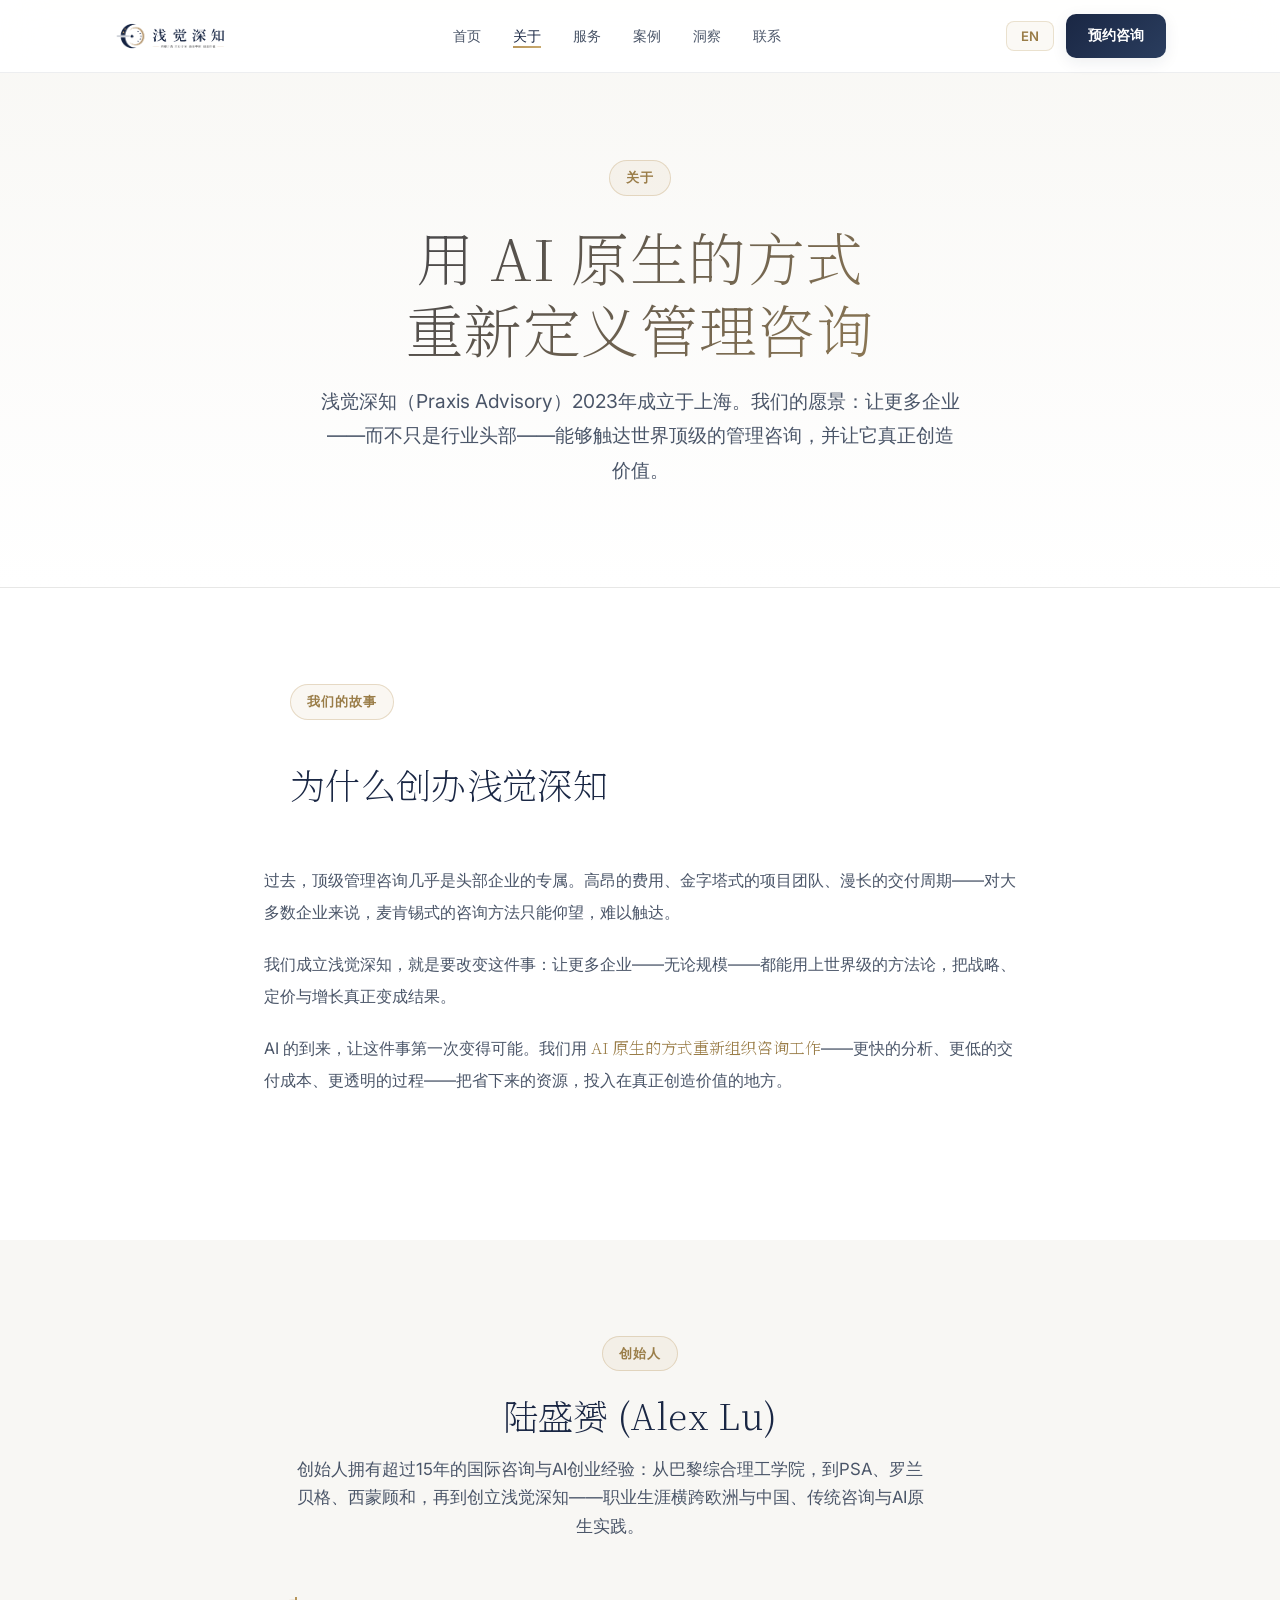
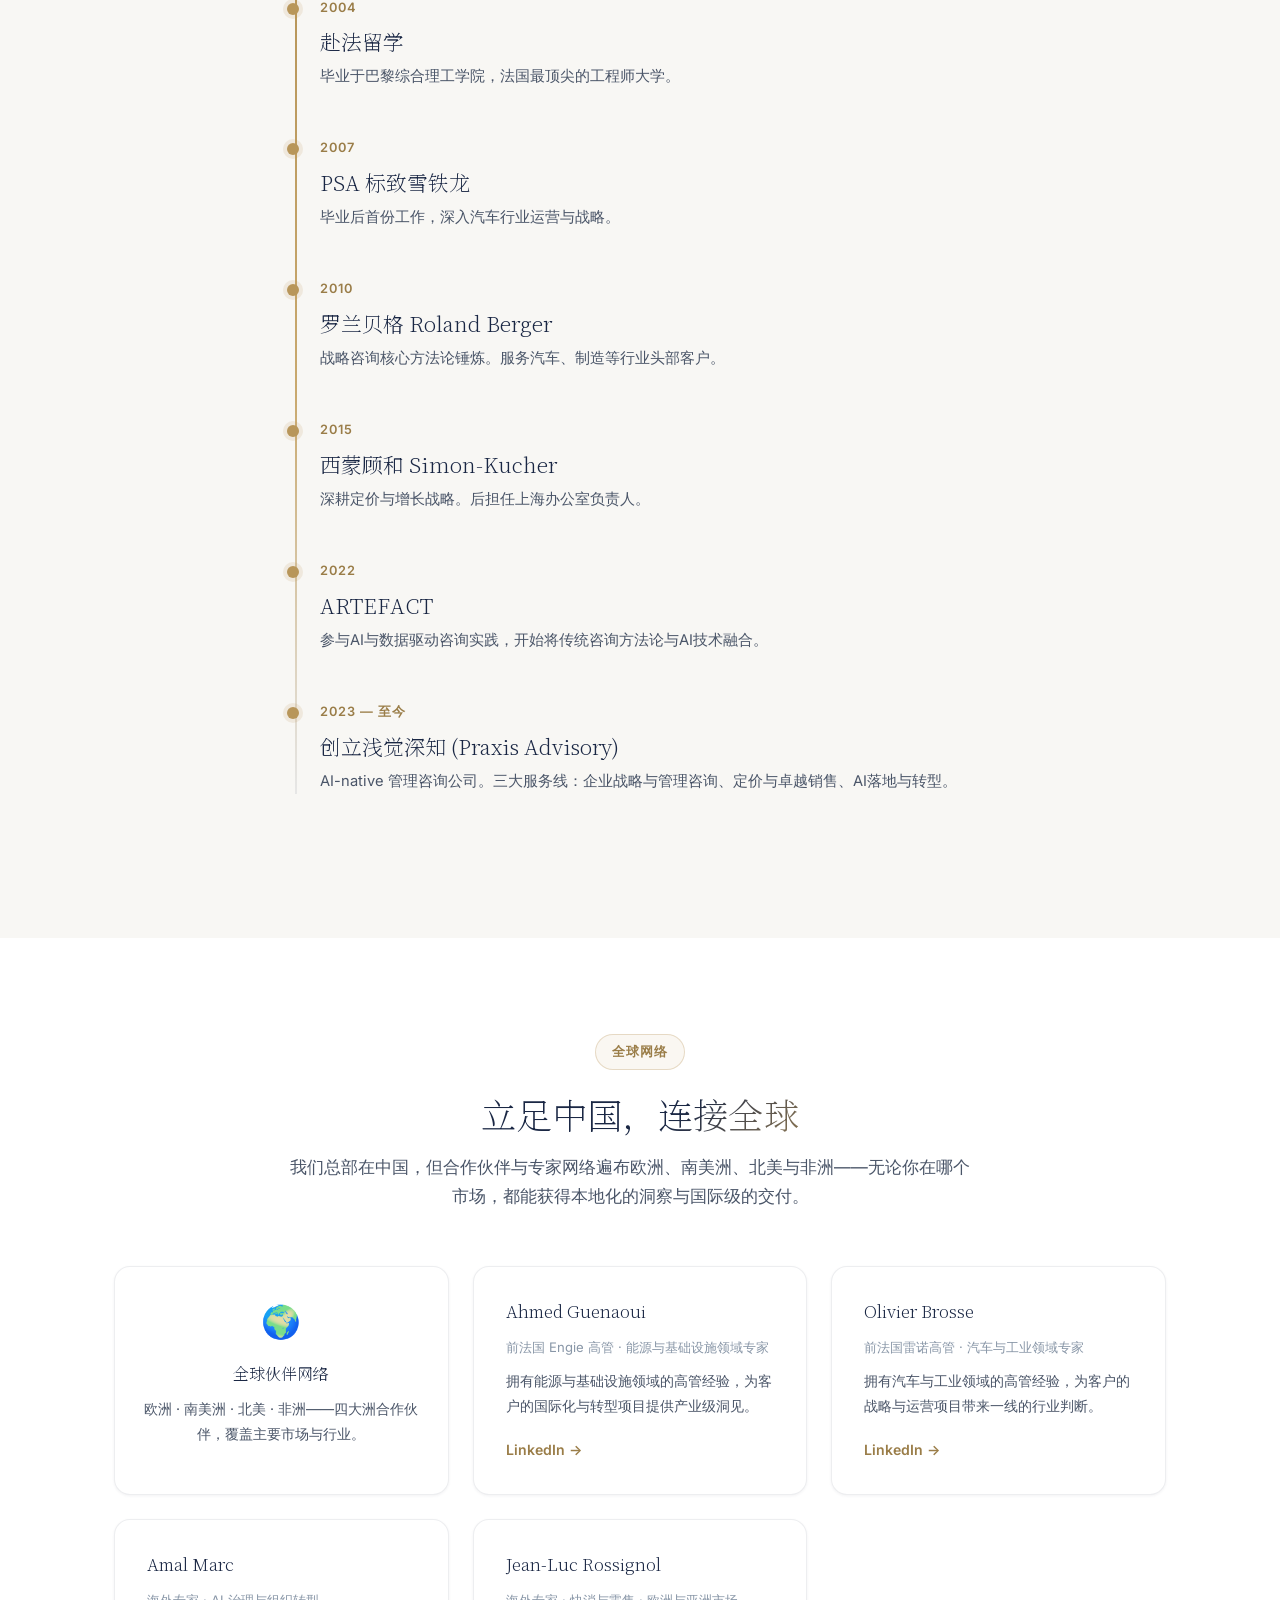
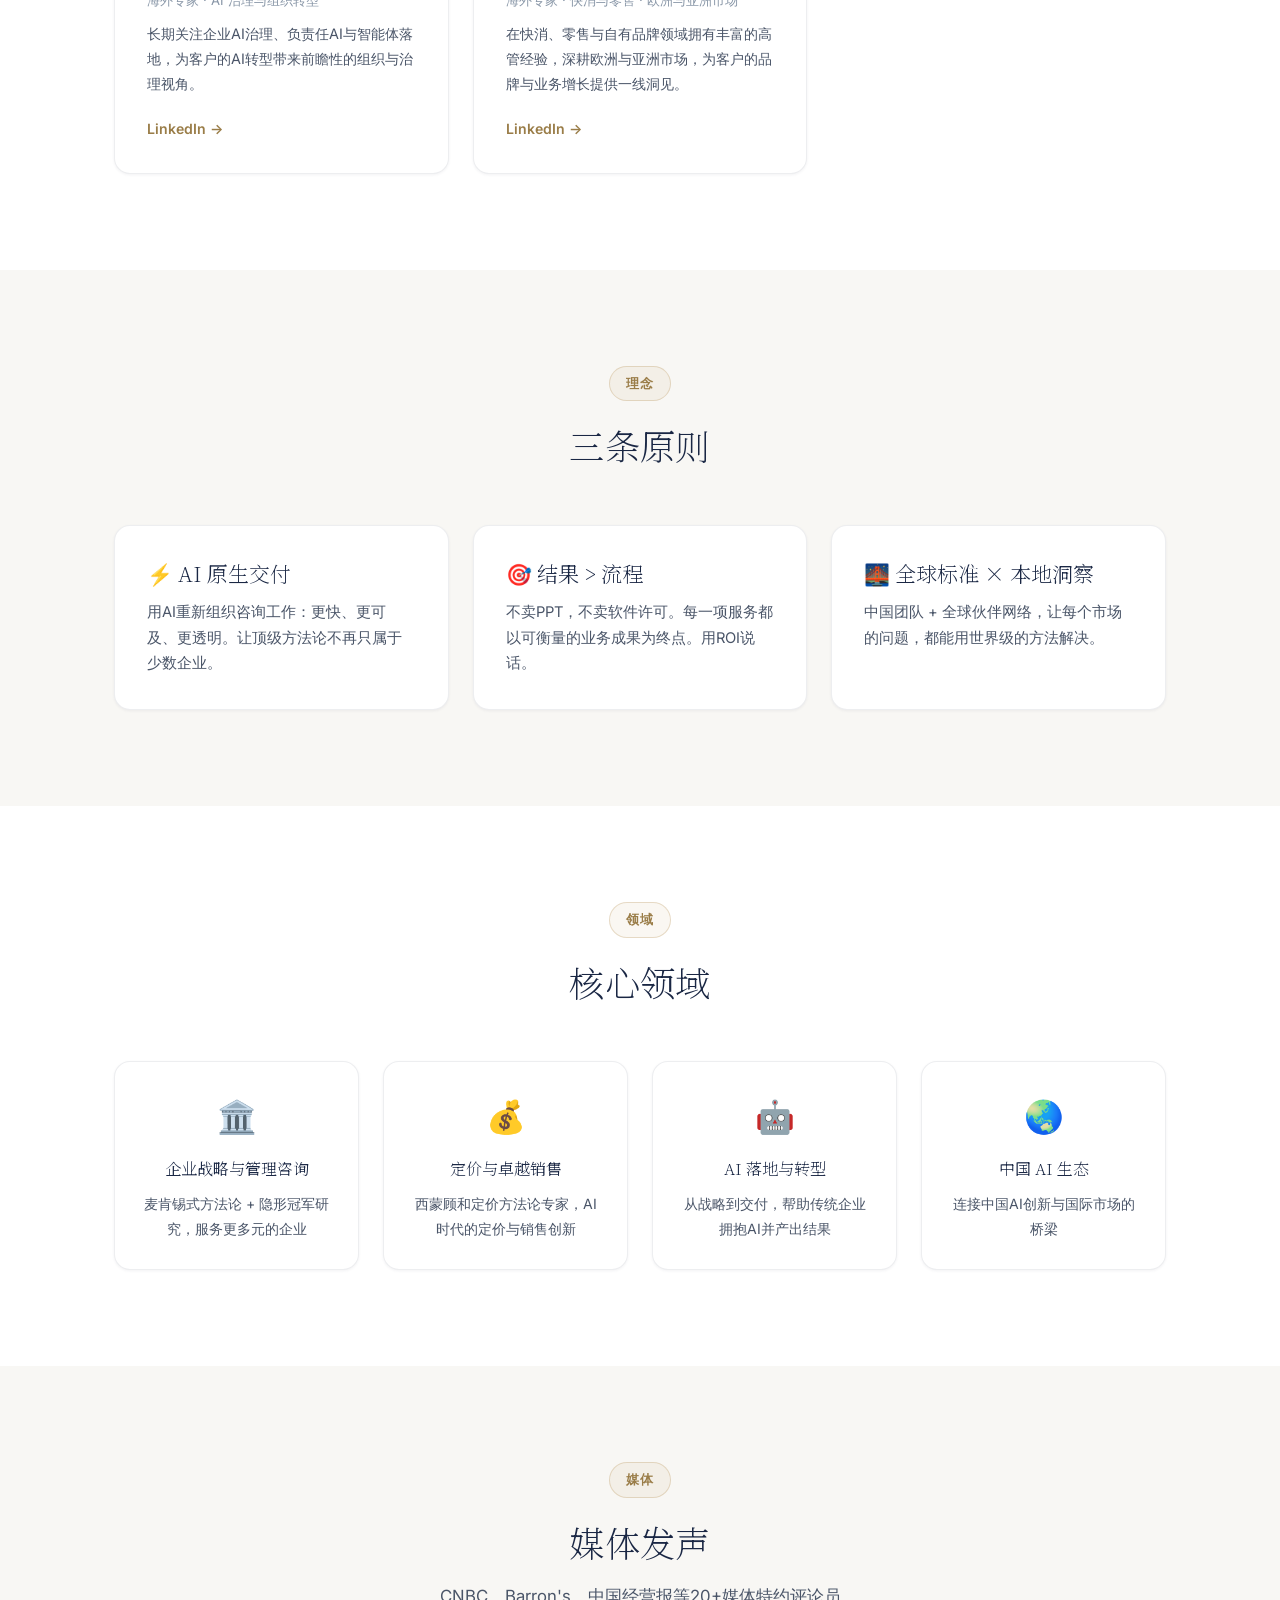
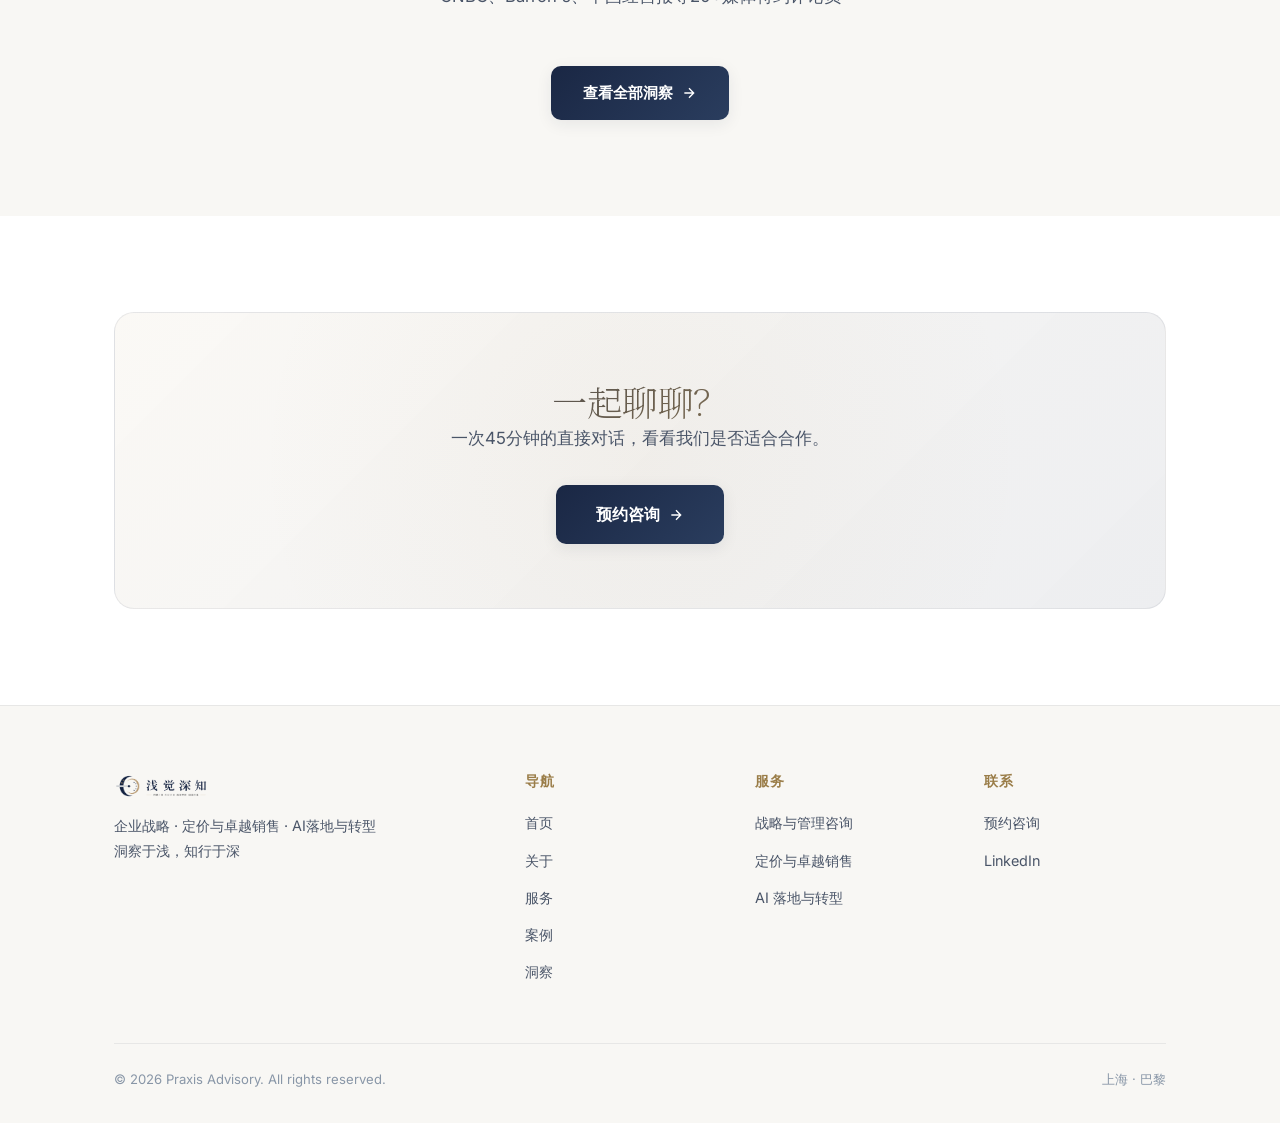
==== commit 427a7f0b: "Design overhaul: serif headings, bilingual services marquee, font & perf pass - Fix insights page: a" ====
--- a/docs/about.html
+++ b/docs/about.html
@@ -6,6 +6,9 @@
 <title>关于 — Praxis Advisory · 浅觉深知</title>
 <meta name="description" content="浅觉深知（Praxis Advisory）2023年成立于上海。愿景：用AI原生的方式让更多企业触达世界顶级管理咨询，真正创造价值。">
 <link rel="stylesheet" href="style.css">
+<link rel="preconnect" href="https://fonts.googleapis.com">
+<link rel="preconnect" href="https://fonts.gstatic.com" crossorigin>
+<link rel="stylesheet" href="https://fonts.googleapis.com/css2?family=Inter:wght@400;500;600;700;800&display=swap">
 <style>
   .expert-card{display:flex;flex-direction:column;height:100%}
   .expert-role{font-size:.82rem;color:var(--muted);margin-bottom:10px}
@@ -66,7 +69,7 @@
         <span data-lang="en">We founded Praxis Advisory to change that: to put world-class methodology within reach of more companies, whatever their size — and turn strategy, pricing and growth into real outcomes.</span>
       </p>
       <p>
-        <span data-lang="zh">AI 的到来，让这件事第一次变得可能。我们用 <strong style="color:var(--navy);">AI 原生的方式重新组织咨询工作</strong>——更快的分析、更低的交付成本、更透明的过程——把省下来的资源，投入在真正创造价值的地方。</span>
+        <span data-lang="zh">AI 的到来，让这件事第一次变得可能。我们用 <em class="em">AI 原生的方式重新组织咨询工作</em>——更快的分析、更低的交付成本、更透明的过程——把省下来的资源，投入在真正创造价值的地方。</span>
         <span data-lang="en">AI made this possible for the first time. We organize consulting the <strong style="color:var(--navy);">AI-native way</strong> — faster analysis, lower delivery cost, more transparent process — reinvesting what we save into what actually creates value.</span>
       </p>
     </div>
@@ -122,7 +125,7 @@
   <div class="container">
     <div class="section-header">
       <div class="badge"><span data-lang="zh">全球网络</span><span data-lang="en">Global Network</span></div>
-      <h2><span data-lang="zh">立足中国，连接全球</span><span data-lang="en">Based in China. Connected Worldwide.</span></h2>
+      <h2><span data-lang="zh">立足中国，<em class="hl">连接全球</em></span><span data-lang="en">Based in China. Connected Worldwide.</span></h2>
       <p style="max-width:680px;">
         <span data-lang="zh">我们总部在中国，但合作伙伴与专家网络遍布欧洲、南美洲、北美与非洲——无论你在哪个市场，都能获得本地化的洞察与国际级的交付。</span>
         <span data-lang="en">Headquartered in China, our partners and expert network span Europe, South America, North America and Africa — local insight, international delivery, wherever you are.</span>
@@ -290,15 +293,22 @@
 </footer>
 
 <script>
-window.addEventListener('scroll',()=>{
-  document.getElementById('nav').classList.toggle('scrolled',window.scrollY>40);
-});
-let currentLang='zh';
-function toggleLang(){
-  currentLang=currentLang==='zh'?'en':'zh';
-  document.body.classList.toggle('lang-en',currentLang==='en');
-  document.getElementById('langBtn').textContent=currentLang==='zh'?'EN':'中';
-  document.documentElement.lang=currentLang==='zh'?'zh-CN':'en';
-}
+(function(){
+  var nav=document.getElementById('nav');
+  window.addEventListener('scroll',function(){nav.classList.toggle('scrolled',window.scrollY>40)});
+  var currentLang='zh';
+  try{currentLang=localStorage.getItem('praxis-lang')||'zh'}catch(e){}
+  function apply(){
+    document.body.classList.toggle('lang-en',currentLang==='en');
+    document.getElementById('langBtn').textContent=currentLang==='zh'?'EN':'中';
+    document.documentElement.lang=currentLang==='zh'?'zh-CN':'en';
+  }
+  window.toggleLang=function(){
+    currentLang=currentLang==='zh'?'en':'zh';
+    try{localStorage.setItem('praxis-lang',currentLang)}catch(e){}
+    apply();
+  };
+  apply();
+})();
 </script>
 </body></html>
--- a/docs/style.css
+++ b/docs/style.css
@@ -3,7 +3,16 @@
    Light theme · Navy + Gold · High contrast
    ============================================ */
 
-@import url('https://fonts.googleapis.com/css2?family=Inter:wght@300;400;500;600;700;800;900&family=Noto+Sans+SC:wght@300;400;500;700;900&family=Noto+Serif+SC:wght@400;600;700&display=swap');
+/* ===== Noto Serif SC（自托管子集化 · 方案C标题/D强调专用） ===== */
+@font-face{
+  font-family:'Noto Serif SC'; font-style:normal; font-weight:600;
+  font-display:swap; src:url('assets/fonts/noto-serif-sc-600.woff2') format('woff2');
+}
+@font-face{
+  font-family:'Noto Serif SC'; font-style:normal; font-weight:700;
+  font-display:swap; src:url('assets/fonts/noto-serif-sc-700.woff2') format('woff2');
+}
+
 
 :root {
   --bg: #ffffff;
@@ -23,6 +32,7 @@
   --muted: #8896a7;
   --accent: #b8965a;
   --emerald: #2d8a5e;
+  --serif:'Noto Serif SC','Songti SC','STSong',STSong,SimSun,serif;
   --rose: #c53030;
   --shadow-sm: 0 1px 3px rgba(26,39,68,0.06);
   --shadow-md: 0 4px 16px rgba(26,39,68,0.08);
@@ -32,7 +42,7 @@
 * { margin:0; padding:0; box-sizing:border-box; }
 html { scroll-behavior: smooth; }
 body {
-  font-family: 'Inter','Noto Sans SC',-apple-system,BlinkMacSystemFont,sans-serif;
+  font-family: 'Inter','PingFang SC','HarmonyOS Sans SC','MiSans','Microsoft YaHei','Noto Sans SC',sans-serif;
   background: var(--bg);
   color: var(--text);
   line-height: 1.7;
@@ -44,10 +54,36 @@
 .section-pad { padding:96px 0; }
 .text-center { text-align:center; }
 
+/* ===== Client portfolio ===== */
+.client-portfolio { background:var(--bg2); }
+.client-intro { max-width:650px; margin:0 auto 44px; text-align:center; }
+.client-marquee { overflow:hidden; margin:12px -24px; padding:4px 0; }
+.client-track { display:flex; width:max-content; animation:client-slide var(--client-speed) linear infinite; animation-delay:var(--client-delay, 0s); }
+.client-marquee--reverse .client-track { animation-direction:reverse; }
+.client-marquee:hover .client-track { animation-play-state:paused; }
+.client-logo-group { display:flex; gap:12px; padding-right:12px; }
+@keyframes client-slide { from { transform:translateX(0); } to { transform:translateX(-50%); } }
+.client-logo {
+  width:188px; min-height:92px; flex:none; padding:18px 20px; border:1px solid var(--border);
+  border-radius:12px; background:var(--card); display:flex;
+  align-items:center; justify-content:center; box-shadow:var(--shadow-sm);
+  transition:transform .25s ease, box-shadow .25s ease, border-color .25s ease;
+}
+.client-logo:hover { transform:translateY(-3px); box-shadow:var(--shadow-md); border-color:var(--border-hover); }
+.client-logo img { display:block; max-width:100%; max-height:46px; object-fit:contain; }
+.client-logo--gov { flex-direction:column; gap:6px; padding:12px; }
+.client-seal {
+  width:32px; height:32px; border-radius:8px; background:#ac3f33; color:#fff;
+  font-family:"Songti SC","STSong",STSong,SimSun,"Noto Serif SC",serif; font-size:18px; line-height:32px; text-align:center;
+  box-shadow:inset 0 0 0 1px rgba(255,255,255,.7);
+}
+.client-city { font-size:.72rem; font-weight:700; color:var(--navy); letter-spacing:.04em; }
+.client-note { margin-top:20px; text-align:center; color:var(--muted); font-size:.78rem; }
+
 /* ===== Typography ===== */
-h1 { font-size:3.6rem; font-weight:900; letter-spacing:-.035em; line-height:1.1; }
-h2 { font-size:2.2rem; font-weight:800; letter-spacing:-.02em; line-height:1.2; }
-h3 { font-size:1.3rem; font-weight:700; line-height:1.35; }
+h1 { font-family:var(--serif); font-size:3.6rem; font-weight:700; letter-spacing:.01em; line-height:1.25; }
+h2 { font-family:var(--serif); font-size:2.2rem; font-weight:700; letter-spacing:.01em; line-height:1.35; }
+h3 { font-family:var(--serif); font-size:1.3rem; font-weight:600; line-height:1.45; }
 p  { color: var(--text2); font-size:1rem; }
 
 .gradient-text {
@@ -55,6 +91,15 @@
   -webkit-background-clip: text;
   -webkit-text-fill-color: transparent;
 }
+
+/* ===== 标题渐变关键词（方案C） ===== */
+.hl{
+  font-style:normal;
+  background:linear-gradient(135deg, var(--navy) 25%, var(--gold) 130%);
+  -webkit-background-clip:text; background-clip:text; -webkit-text-fill-color:transparent;
+}
+/* ===== 正文强调：宋体+金（方案D） ===== */
+.em{ font-family:var(--serif); font-style:normal; font-weight:700; color:var(--gold-dark); }
 
 /* ===== Badge / Chip ===== */
 .badge {
@@ -145,14 +190,14 @@
 .hero h1 { margin-bottom:20px; }
 .hero .subtitle {
   font-size:1.2rem; color:var(--text2); max-width:680px;
-  margin:0 auto 40px; font-weight:300; line-height:1.8;
+  margin:0 auto 40px; font-weight:400; line-height:1.8;
 }
 .hero .stats {
   display:flex; justify-content:center; gap:56px; flex-wrap:wrap; margin-top:48px;
 }
 .stat { text-align:center; }
 .stat-num {
-  font-size:2.6rem; font-weight:900;
+  font-size:2.6rem; font-weight:800;
   background:linear-gradient(135deg,var(--navy),var(--gold));
   -webkit-background-clip:text; -webkit-text-fill-color:transparent;
 }
@@ -224,7 +269,7 @@
   position:relative; box-shadow:var(--shadow-sm);
 }
 .step-num {
-  font-size:2.4rem; font-weight:900; margin-bottom:16px;
+  font-size:2.4rem; font-weight:800; margin-bottom:16px;
   background:linear-gradient(135deg,var(--navy),var(--gold));
   -webkit-background-clip:text; -webkit-text-fill-color:transparent;
 }
@@ -310,4 +355,28 @@
   .card-grid { grid-template-columns:1fr; }
   .footer-grid { grid-template-columns:1fr; }
   .footer-bottom { flex-direction:column; gap:12px; text-align:center; }
-}
+  .client-marquee { margin:10px -16px; }
+  .client-logo-group { gap:10px; padding-right:10px; }
+  .client-logo { width:148px; min-height:78px; padding:14px 16px; }
+  .client-logo img { max-height:38px; }
+}
+
+
+/* ===== 卡片说明文字居中（服务/案例/洞察） ===== */
+.service-list li{text-align:center}
+.service-list .num{display:block;margin:0 0 4px}
+.mode-card{text-align:center}
+.case-card{text-align:center}
+.case-top{justify-content:center}
+.case-more h4{text-align:center}
+.more-item{justify-content:center;text-align:center}
+.i-card{text-align:center}
+.i-card-top{justify-content:center}
+.i-card-tags{justify-content:center}
+
+/* ===== Reduced motion ===== */
+@media (prefers-reduced-motion: reduce){
+  .marquee, .client-track { animation:none; }
+  .marquee, .client-marquee { overflow-x:auto; }
+  html { scroll-behavior:auto; }
+}
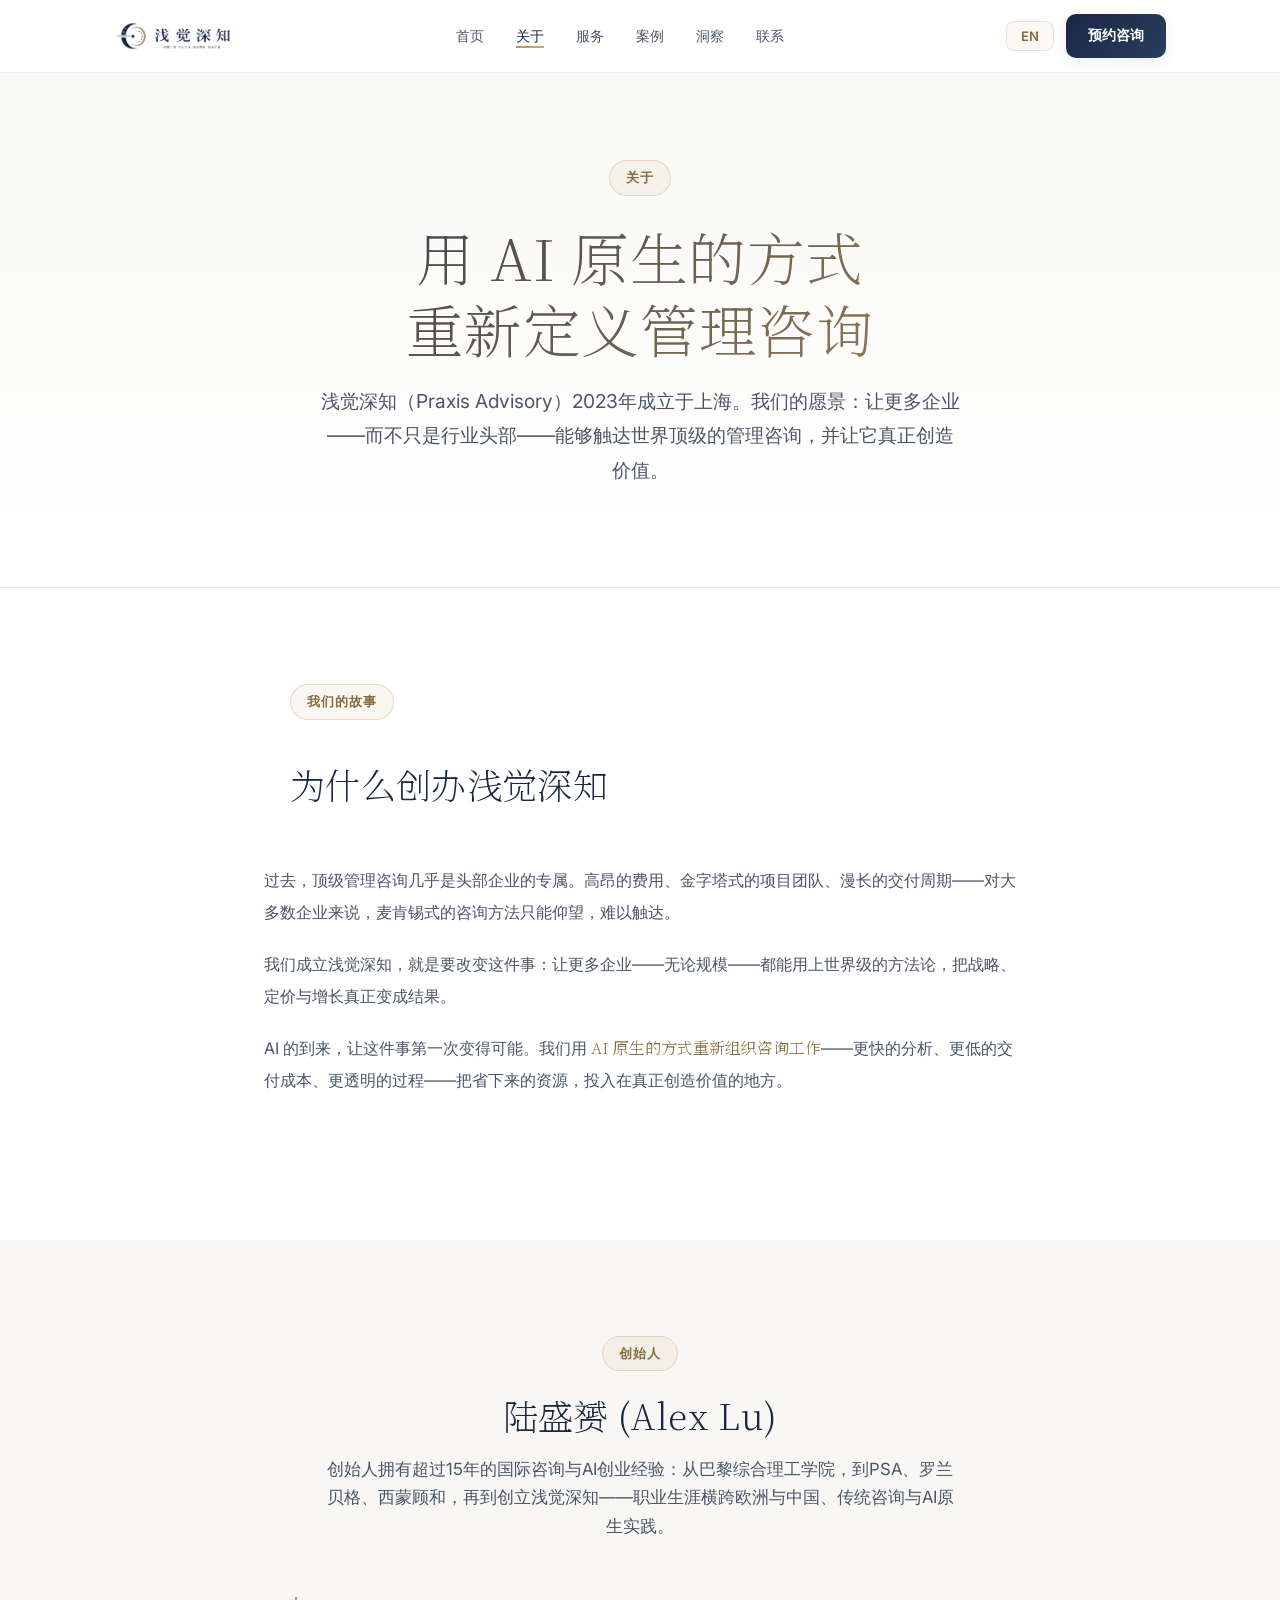
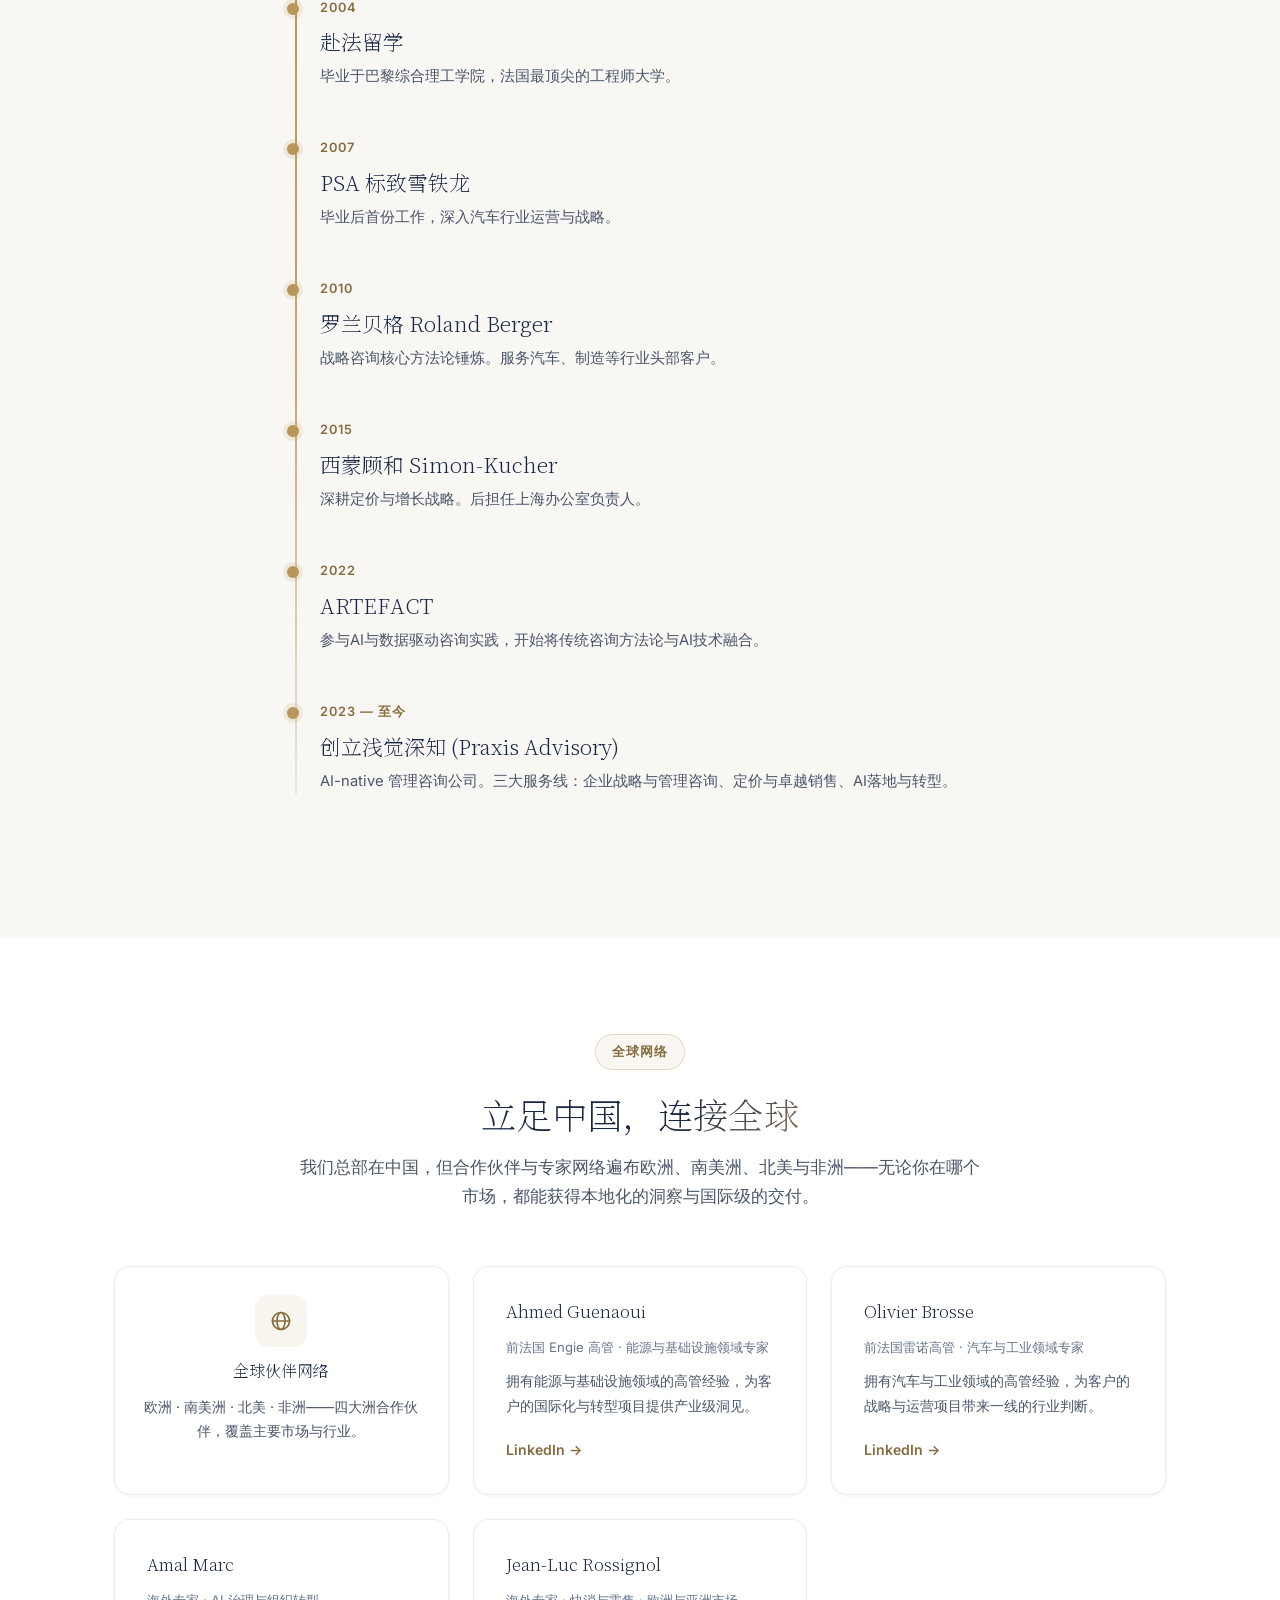
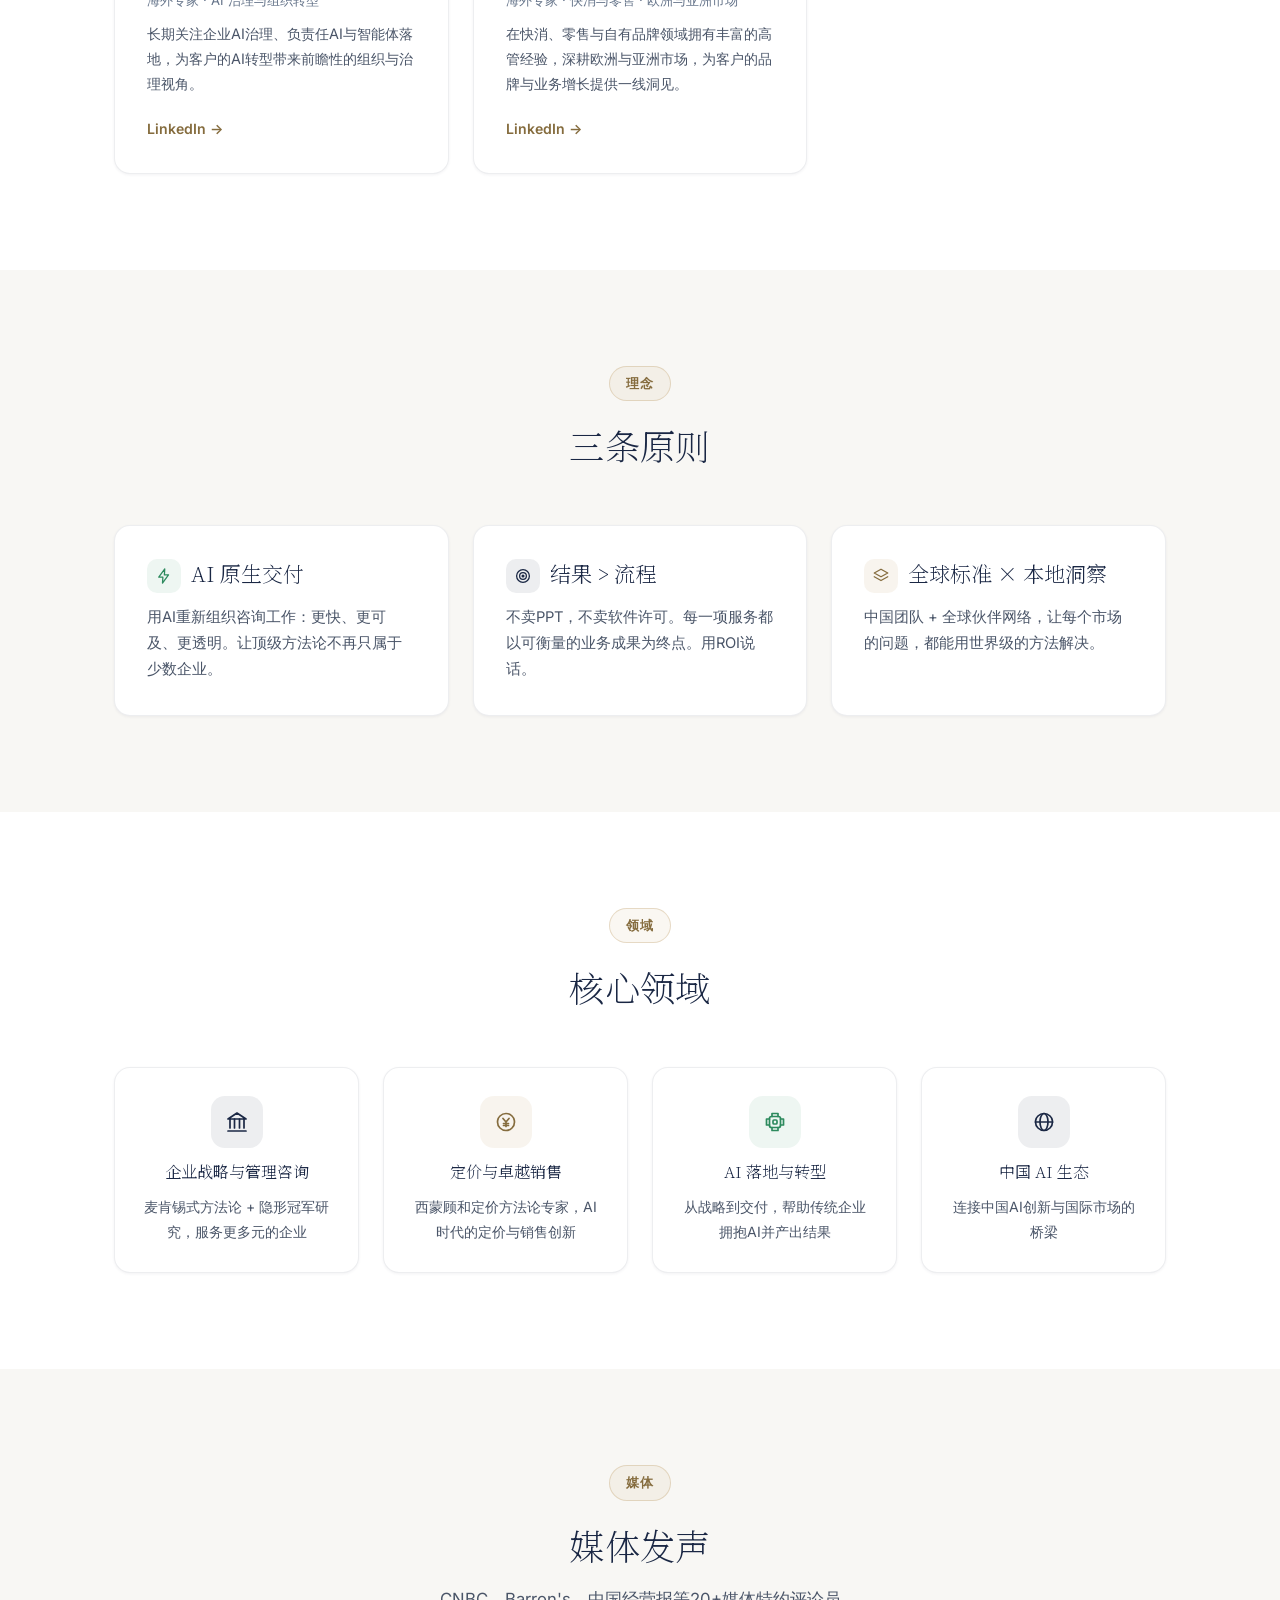
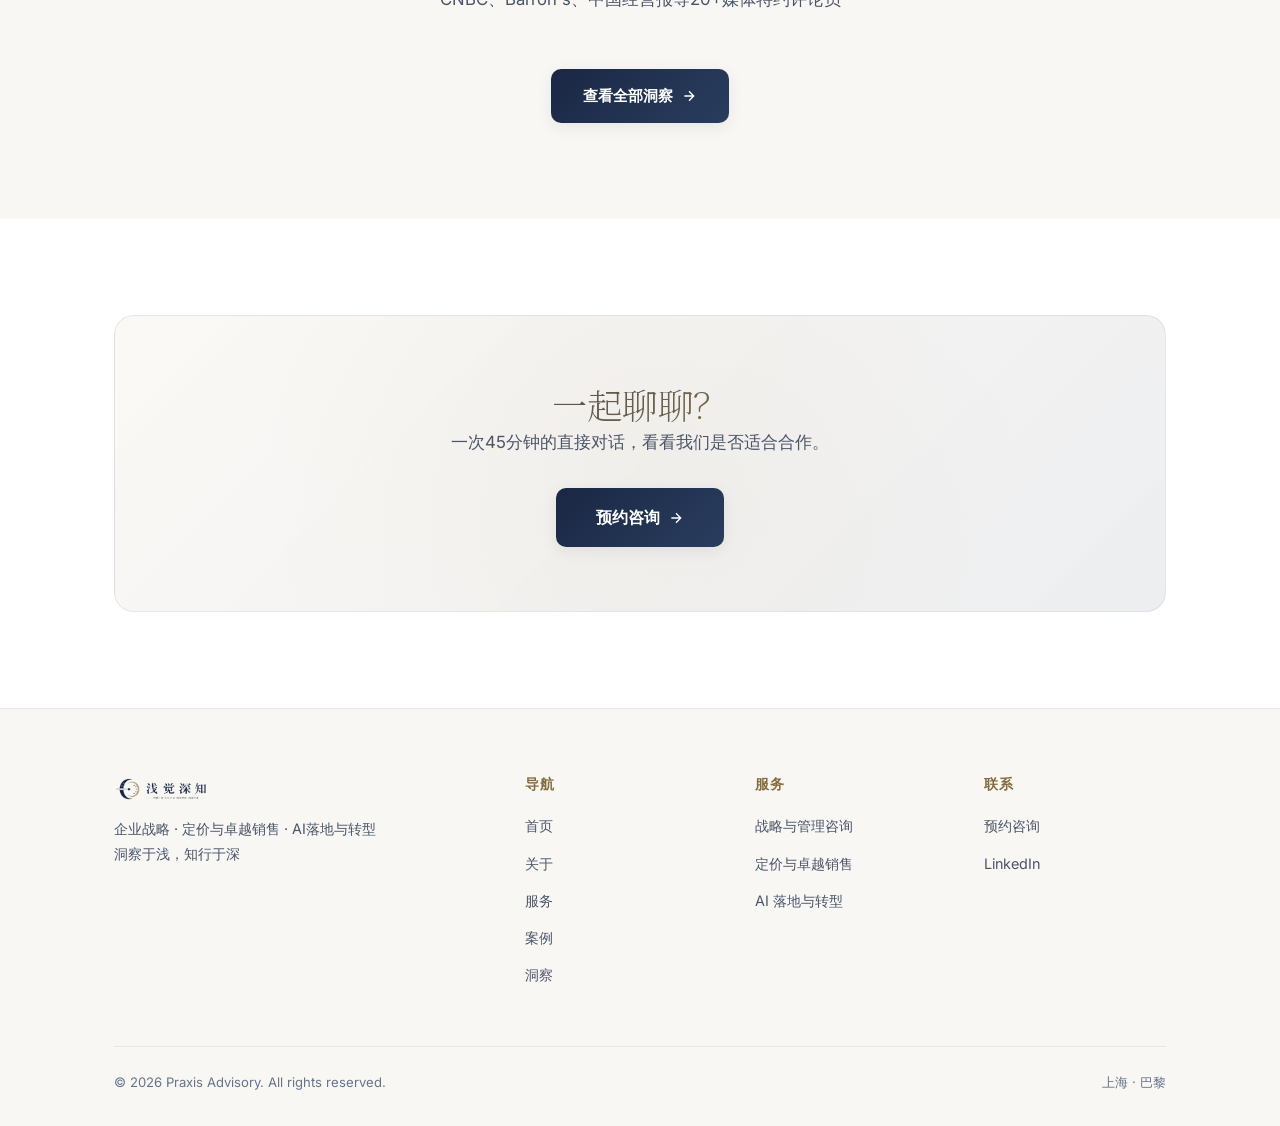
==== commit ff361888: "Refactor site: template build system, accessibility & contrast fixes, OG tags, favicon - Shared nav/" ====
--- a/docs/about.html
+++ b/docs/about.html
@@ -1,8 +1,21 @@
+<!-- 本文件由 build.mjs 生成；请编辑 src/about.html 并运行 node build.mjs，勿直接修改 -->
 <!DOCTYPE html>
 <html lang="zh-CN">
 <head>
 <meta charset="UTF-8">
 <meta name="viewport" content="width=device-width, initial-scale=1.0">
+<link rel="icon" type="image/png" sizes="32x32" href="assets/favicon-32.png">
+<link rel="apple-touch-icon" href="assets/apple-touch-icon.png">
+<meta property="og:type" content="website">
+<meta property="og:site_name" content="Praxis Advisory">
+<meta property="og:title" content="关于 — Praxis Advisory · 浅觉深知">
+<meta property="og:description" content="浅觉深知（Praxis Advisory）2023年成立于上海。愿景：用AI原生的方式让更多企业触达世界顶级管理咨询，真正创造价值。">
+<meta property="og:url" content="https://alexandre0820.github.io/PraxisAdvisory/about.html">
+<meta property="og:image" content="https://alexandre0820.github.io/PraxisAdvisory/assets/og-cover.png">
+<meta property="og:image:width" content="1200">
+<meta property="og:image:height" content="630">
+<meta property="og:locale" content="zh_CN">
+<meta name="twitter:card" content="summary_large_image">
 <title>关于 — Praxis Advisory · 浅觉深知</title>
 <meta name="description" content="浅觉深知（Praxis Advisory）2023年成立于上海。愿景：用AI原生的方式让更多企业触达世界顶级管理咨询，真正创造价值。">
 <link rel="stylesheet" href="style.css">
@@ -20,8 +33,8 @@
 <nav class="nav" id="nav">
   <div class="nav-inner">
     <a href="index.html" class="nav-logo">
-      <img src="assets/logo-en.png" alt="Praxis Advisory" style="height:38px;" data-lang="en">
-      <img src="assets/logo-cn.png" alt="浅觉深知" style="height:38px;" data-lang="zh">
+      <img src="assets/logo-en.png" alt="Praxis Advisory" style="height:40px;" data-lang="en">
+      <img src="assets/logo-cn.png" alt="浅觉深知" style="height:40px;" data-lang="zh">
     </a>
     <ul class="nav-links" id="navLinks">
       <li><a href="index.html"><span data-lang="zh">首页</span><span data-lang="en">Home</span></a></li>
@@ -35,11 +48,13 @@
       <button class="lang-toggle" onclick="toggleLang()" id="langBtn">EN</button>
       <a href="contact.html" class="btn btn-primary"><span data-lang="zh">预约咨询</span><span data-lang="en">Book a Call</span></a>
     </div>
-    <button class="nav-toggle" onclick="document.getElementById('navLinks').classList.toggle('open')">
+    <button class="nav-toggle" aria-expanded="false">
+      <span class="sr-only" data-lang="zh">打开菜单</span><span class="sr-only" data-lang="en">Open menu</span>
       <svg viewBox="0 0 24 24" fill="none" stroke="currentColor" stroke-width="2"><path d="M3 12h18M3 6h18M3 18h18"/></svg>
     </button>
   </div>
 </nav>
+
 
 <section class="hero" style="padding-bottom:60px;">
   <div class="badge"><span data-lang="zh">关于</span><span data-lang="en">About</span></div>
@@ -133,7 +148,7 @@
     </div>
     <div class="card-grid" style="grid-template-columns:repeat(auto-fit,minmax(260px,1fr));">
       <div class="card" style="text-align:center;padding:28px;">
-        <div style="font-size:2rem;margin-bottom:12px;">🌍</div>
+        <div class="card-icon" style="margin:0 auto 12px;background:rgba(184,150,90,0.1);color:var(--gold-dark);"><svg viewBox="0 0 24 24" fill="none" stroke="currentColor" stroke-width="1.7" stroke-linecap="round" stroke-linejoin="round"><circle cx="12" cy="12" r="8.5"/><path d="M3.5 12h17"/><ellipse cx="12" cy="12" rx="4" ry="8.5"/></svg></div>
         <h3 style="font-size:1rem;"><span data-lang="zh">全球伙伴网络</span><span data-lang="en">Global Partner Network</span></h3>
         <p style="font-size:.88rem;"><span data-lang="zh">欧洲 · 南美洲 · 北美 · 非洲——四大洲合作伙伴，覆盖主要市场与行业。</span><span data-lang="en">Europe · South America · North America · Africa — partners across four continents and key industries.</span></p>
       </div>
@@ -173,15 +188,15 @@
     </div>
     <div class="card-grid" style="grid-template-columns:repeat(auto-fit,minmax(300px,1fr));">
       <div class="card">
-        <h3>⚡ <span data-lang="zh">AI 原生交付</span><span data-lang="en">AI-Native Delivery</span></h3>
+        <h3><span class="h3-icon" style="background:rgba(45,138,94,0.08);color:var(--emerald);"><svg viewBox="0 0 24 24" fill="none" stroke="currentColor" stroke-width="1.7" stroke-linecap="round" stroke-linejoin="round"><path d="M13 2.5 5 13.5h5.5L10 21.5l8-11h-5.5L13 2.5z"/></svg></span><span data-lang="zh">AI 原生交付</span><span data-lang="en">AI-Native Delivery</span></h3>
         <p><span data-lang="zh">用AI重新组织咨询工作：更快、更可及、更透明。让顶级方法论不再只属于少数企业。</span><span data-lang="en">We re-engineer consulting with AI — faster, more accessible, more transparent. World-class methodology, no longer reserved for the few.</span></p>
       </div>
       <div class="card">
-        <h3>🎯 <span data-lang="zh">结果 > 流程</span><span data-lang="en">Outcomes &gt; Process</span></h3>
+        <h3><span class="h3-icon" style="background:rgba(26,39,68,0.08);color:var(--navy);"><svg viewBox="0 0 24 24" fill="none" stroke="currentColor" stroke-width="1.7" stroke-linecap="round" stroke-linejoin="round"><circle cx="12" cy="12" r="8.5"/><circle cx="12" cy="12" r="4.5"/><circle cx="12" cy="12" r="1.2" fill="currentColor"/></svg></span><span data-lang="zh">结果 > 流程</span><span data-lang="en">Outcomes &gt; Process</span></h3>
         <p><span data-lang="zh">不卖PPT，不卖软件许可。每一项服务都以可衡量的业务成果为终点。用ROI说话。</span><span data-lang="en">No decks. No licenses. Every engagement ends with measurable business results. ROI speaks.</span></p>
       </div>
       <div class="card">
-        <h3>🌉 <span data-lang="zh">全球标准 × 本地洞察</span><span data-lang="en">Global Standards × Local Insight</span></h3>
+        <h3><span class="h3-icon" style="background:rgba(184,150,90,0.1);color:var(--gold-dark);"><svg viewBox="0 0 24 24" fill="none" stroke="currentColor" stroke-width="1.7" stroke-linecap="round" stroke-linejoin="round"><path d="M12 3l9 5-9 5-9-5 9-5z"/><path d="M3 13l9 5 9-5"/></svg></span><span data-lang="zh">全球标准 × 本地洞察</span><span data-lang="en">Global Standards × Local Insight</span></h3>
         <p><span data-lang="zh">中国团队 + 全球伙伴网络，让每个市场的问题，都能用世界级的方法解决。</span><span data-lang="en">A China-based team plus a global partner network — so problems in any market get solved with world-class methods.</span></p>
       </div>
     </div>
@@ -196,22 +211,22 @@
     </div>
     <div class="card-grid" style="grid-template-columns:repeat(auto-fit,minmax(240px,1fr));">
       <div class="card" style="text-align:center;padding:28px;">
-        <div style="font-size:2rem;margin-bottom:12px;">🏛️</div>
+        <div class="card-icon" style="margin:0 auto 12px;background:rgba(26,39,68,0.08);color:var(--navy);"><svg viewBox="0 0 24 24" fill="none" stroke="currentColor" stroke-width="1.7" stroke-linecap="round" stroke-linejoin="round"><path d="M12 3l9 6H3l9-6z"/><path d="M5 9v9M9.5 9v9M14.5 9v9M19 9v9"/><path d="M3 21h18"/></svg></div>
         <h3 style="font-size:1rem;"><span data-lang="zh">企业战略与管理咨询</span><span data-lang="en">Strategy &amp; Management</span></h3>
         <p style="font-size:.88rem;"><span data-lang="zh">麦肯锡式方法论 + 隐形冠军研究，服务更多元的企业</span><span data-lang="en">McKinsey-grade methodology + hidden-champion research, for a broader set of companies</span></p>
       </div>
       <div class="card" style="text-align:center;padding:28px;">
-        <div style="font-size:2rem;margin-bottom:12px;">💰</div>
+        <div class="card-icon" style="margin:0 auto 12px;background:rgba(184,150,90,0.1);color:var(--gold-dark);"><svg viewBox="0 0 24 24" fill="none" stroke="currentColor" stroke-width="1.7" stroke-linecap="round" stroke-linejoin="round"><circle cx="12" cy="12" r="8.5"/><path d="M9 8.5l3 3.5 3-3.5M12 12v4.5M9.5 13.5h5M9.5 15.5h5"/></svg></div>
         <h3 style="font-size:1rem;"><span data-lang="zh">定价与卓越销售</span><span data-lang="en">Pricing &amp; Sales Excellence</span></h3>
         <p style="font-size:.88rem;"><span data-lang="zh">西蒙顾和定价方法论专家，AI时代的定价与销售创新</span><span data-lang="en">Simon-Kucher pricing methodology, AI-era pricing and sales innovation</span></p>
       </div>
       <div class="card" style="text-align:center;padding:28px;">
-        <div style="font-size:2rem;margin-bottom:12px;">🤖</div>
+        <div class="card-icon" style="margin:0 auto 12px;background:rgba(45,138,94,0.08);color:var(--emerald);"><svg viewBox="0 0 24 24" fill="none" stroke="currentColor" stroke-width="1.7" stroke-linecap="round" stroke-linejoin="round"><rect x="6.5" y="6.5" width="11" height="11" rx="2"/><rect x="10" y="10" width="4" height="4" rx="1"/><path d="M9 6.5V3.5h6v3M9 17.5v3h6v-3M6.5 9H3.5v6h3M17.5 9h3v6h-3"/></svg></div>
         <h3 style="font-size:1rem;"><span data-lang="zh">AI 落地与转型</span><span data-lang="en">AI Implementation</span></h3>
         <p style="font-size:.88rem;"><span data-lang="zh">从战略到交付，帮助传统企业拥抱AI并产出结果</span><span data-lang="en">Strategy to delivery — helping enterprises adopt AI and produce results</span></p>
       </div>
       <div class="card" style="text-align:center;padding:28px;">
-        <div style="font-size:2rem;margin-bottom:12px;">🌏</div>
+        <div class="card-icon" style="margin:0 auto 12px;background:rgba(26,39,68,0.08);color:var(--navy);"><svg viewBox="0 0 24 24" fill="none" stroke="currentColor" stroke-width="1.7" stroke-linecap="round" stroke-linejoin="round"><circle cx="12" cy="12" r="8.5"/><path d="M3.5 12h17"/><ellipse cx="12" cy="12" rx="4" ry="8.5"/></svg></div>
         <h3 style="font-size:1rem;"><span data-lang="zh">中国 AI 生态</span><span data-lang="en">China AI Ecosystem</span></h3>
         <p style="font-size:.88rem;"><span data-lang="zh">连接中国AI创新与国际市场的桥梁</span><span data-lang="en">Bridging Chinese AI innovation with global markets</span></p>
       </div>
@@ -257,45 +272,23 @@
           <img src="assets/logo-en.png" alt="Praxis Advisory" style="height:32px;" data-lang="en">
           <img src="assets/logo-cn.png" alt="浅觉深知" style="height:32px;" data-lang="zh">
         </a>
-        <p><span data-lang="zh">企业战略 · 定价与卓越销售 · AI落地与转型</span><span data-lang="en">Enterprise Strategy · Pricing &amp; Sales Excellence · AI Transformation</span><br>洞察于浅，知行于深</p>
-      </div>
-      <div>
-        <h4><span data-lang="zh">导航</span><span data-lang="en">Navigation</span></h4>
-        <ul>
-          <li><a href="index.html"><span data-lang="zh">首页</span><span data-lang="en">Home</span></a></li>
-          <li><a href="about.html"><span data-lang="zh">关于</span><span data-lang="en">About</span></a></li>
-          <li><a href="services.html"><span data-lang="zh">服务</span><span data-lang="en">Services</span></a></li>
-          <li><a href="cases.html"><span data-lang="zh">案例</span><span data-lang="en">Cases</span></a></li>
-          <li><a href="insights.html"><span data-lang="zh">洞察</span><span data-lang="en">Insights</span></a></li>
-        </ul>
-      </div>
-      <div>
-        <h4><span data-lang="zh">服务</span><span data-lang="en">Services</span></h4>
-        <ul>
-          <li><a href="services.html#strategy"><span data-lang="zh">战略与管理咨询</span><span data-lang="en">Strategy &amp; Mgmt</span></a></li>
-          <li><a href="services.html#pricing"><span data-lang="zh">定价与卓越销售</span><span data-lang="en">Pricing &amp; Sales</span></a></li>
-          <li><a href="services.html#ai"><span data-lang="zh">AI 落地与转型</span><span data-lang="en">AI Transformation</span></a></li>
-        </ul>
-      </div>
-      <div>
-        <h4><span data-lang="zh">联系</span><span data-lang="en">Contact</span></h4>
-        <ul>
-          <li><a href="contact.html"><span data-lang="zh">预约咨询</span><span data-lang="en">Book a Call</span></a></li>
-          <li><a href="https://www.linkedin.com/in/alexandre-lu/" target="_blank">LinkedIn</a></li>
-        </ul>
-      </div>
-    </div>
-    <div class="footer-bottom">
-      <span>© 2026 Praxis Advisory. All rights reserved.</span>
-      <span><span data-lang="zh">上海 · 巴黎</span><span data-lang="en">Shanghai · Paris</span></span>
-    </div>
+        <p><span data-lang="zh">企业战略 · 定价与卓越销售 · AI落地与转型<br>洞察于浅，知行于深</span><span data-lang="en">Enterprise Strategy · Pricing &amp; Sales Excellence · AI Transformation<br>From Insight to Execution</span></p>
+      </div>
+      <div><h4><span data-lang="zh">导航</span><span data-lang="en">Navigation</span></h4><ul><li><a href="index.html"><span data-lang="zh">首页</span><span data-lang="en">Home</span></a></li><li><a href="about.html"><span data-lang="zh">关于</span><span data-lang="en">About</span></a></li><li><a href="services.html"><span data-lang="zh">服务</span><span data-lang="en">Services</span></a></li><li><a href="cases.html"><span data-lang="zh">案例</span><span data-lang="en">Cases</span></a></li><li><a href="insights.html"><span data-lang="zh">洞察</span><span data-lang="en">Insights</span></a></li></ul></div>
+      <div><h4><span data-lang="zh">服务</span><span data-lang="en">Services</span></h4><ul><li><a href="services.html#strategy"><span data-lang="zh">战略与管理咨询</span><span data-lang="en">Strategy &amp; Mgmt</span></a></li><li><a href="services.html#pricing"><span data-lang="zh">定价与卓越销售</span><span data-lang="en">Pricing &amp; Sales</span></a></li><li><a href="services.html#ai"><span data-lang="zh">AI 落地与转型</span><span data-lang="en">AI Transformation</span></a></li></ul></div>
+      <div><h4><span data-lang="zh">联系</span><span data-lang="en">Contact</span></h4><ul><li><a href="contact.html"><span data-lang="zh">预约咨询</span><span data-lang="en">Book a Call</span></a></li><li><a href="https://www.linkedin.com/in/alexandre-lu/" target="_blank" rel="noopener">LinkedIn</a></li></ul></div>
+    </div>
+    <div class="footer-bottom"><span>© <span id="year">2026</span> Praxis Advisory. All rights reserved.</span><span><span data-lang="zh">上海 · 巴黎</span><span data-lang="en">Shanghai · Paris</span></span></div>
   </div>
 </footer>
+
 
 <script>
 (function(){
   var nav=document.getElementById('nav');
   window.addEventListener('scroll',function(){nav.classList.toggle('scrolled',window.scrollY>40)});
+
+  /* 语言切换 */
   var currentLang='zh';
   try{currentLang=localStorage.getItem('praxis-lang')||'zh'}catch(e){}
   function apply(){
@@ -309,6 +302,31 @@
     apply();
   };
   apply();
+
+  /* 移动端菜单 */
+  var navToggle=document.querySelector('.nav-toggle');
+  var navLinks=document.getElementById('navLinks');
+  if(navToggle&&navLinks){
+    navToggle.addEventListener('click',function(){
+      var open=navLinks.classList.toggle('open');
+      navToggle.setAttribute('aria-expanded',open);
+    });
+  }
+
+  /* FAQ 折叠（键盘可达） */
+  document.addEventListener('click',function(e){
+    if(!e.target.closest)return;
+    var q=e.target.closest('.faq-q');
+    if(q){
+      var item=q.parentElement;
+      q.setAttribute('aria-expanded',item.classList.toggle('open'));
+    }
+  });
+
+  /* 版权年份 */
+  var year=document.getElementById('year');
+  if(year){year.textContent=new Date().getFullYear();}
 })();
 </script>
+
 </body></html>
--- a/docs/style.css
+++ b/docs/style.css
@@ -26,14 +26,15 @@
   --navy-light: #2a3d5e;
   --gold: #b8965a;
   --gold-light: #c9a96e;
-  --gold-dark: #9a7d48;
+  --gold-dark: #856c3e;
   --text: #1a2744;
   --text2: #4a5568;
-  --muted: #8896a7;
-  --accent: #b8965a;
+  --muted: #65748a;
   --emerald: #2d8a5e;
   --serif:'Noto Serif SC','Songti SC','STSong',STSong,SimSun,serif;
   --rose: #c53030;
+  --purple: #6d4fd8;
+  --amber: #b45309;
   --shadow-sm: 0 1px 3px rgba(26,39,68,0.06);
   --shadow-md: 0 4px 16px rgba(26,39,68,0.08);
   --shadow-lg: 0 8px 32px rgba(26,39,68,0.12);
@@ -197,7 +198,7 @@
 }
 .stat { text-align:center; }
 .stat-num {
-  font-size:2.6rem; font-weight:800;
+  font-size:2.6rem; font-weight:800; font-variant-numeric:tabular-nums;
   background:linear-gradient(135deg,var(--navy),var(--gold));
   -webkit-background-clip:text; -webkit-text-fill-color:transparent;
 }
@@ -205,6 +206,9 @@
   font-size:.8rem; color:var(--muted); margin-top:4px;
   text-transform:uppercase; letter-spacing:.05em;
 }
+
+/* ===== Hero 副标题（各页统一：盒子居中 + 统一样式） ===== */
+.subtitle{margin:0 auto;font-size:1.2rem;line-height:1.8;color:var(--text2)}
 
 /* ===== Cards ===== */
 .card-grid {
@@ -224,6 +228,30 @@
   width:52px; height:52px; border-radius:14px;
   display:flex; align-items:center; justify-content:center;
   font-size:1.5rem; margin-bottom:20px;
+}
+.card-icon svg { width:24px; height:24px; }
+
+/* ===== 小标签（案例/服务卡片分类） ===== */
+.tag {
+  display:inline-block; font-size:.72rem; padding:4px 10px; border-radius:6px;
+  font-weight:600; letter-spacing:.04em; line-height:1.5;
+}
+.tag--gold  { background:rgba(184,150,90,0.08); color:var(--gold-dark); border:1px solid rgba(184,150,90,0.2); }
+.tag--navy  { background:rgba(26,39,68,0.08);   color:var(--navy);      border:1px solid rgba(26,39,68,0.18); }
+.tag--green { background:rgba(45,138,94,0.08);  color:var(--emerald);   border:1px solid rgba(45,138,94,0.2); }
+
+/* ===== 标题前小图标（h3 级别） ===== */
+.h3-icon {
+  display:inline-flex; align-items:center; justify-content:center;
+  width:34px; height:34px; border-radius:10px; margin-right:10px;
+  vertical-align:middle; flex-shrink:0;
+}
+.h3-icon svg { width:18px; height:18px; }
+
+/* ===== 屏幕阅读器专用文本 ===== */
+.sr-only {
+  position:absolute; width:1px; height:1px; padding:0; margin:-1px;
+  overflow:hidden; clip:rect(0 0 0 0); white-space:nowrap; border:0;
 }
 .card h3 { margin-bottom:12px; color:var(--navy); }
 .card p { font-size:.92rem; line-height:1.75; }
@@ -240,7 +268,35 @@
 }
 .section-header .badge { margin-bottom:20px; }
 .section-header h2 { margin-bottom:16px; }
-.section-header p { font-size:1.05rem; }
+.section-header p { font-size:1.05rem; margin-left:auto; margin-right:auto; }
+
+
+/* ===== 首页左右分栏模块（图文交替） ===== */
+.split-grid{display:grid;grid-template-columns:1fr 1fr;gap:clamp(36px,5vw,72px);align-items:stretch}
+.split-copy{order:2}
+.split-visual{order:1}
+.split-grid--rev .split-copy{order:1}
+.split-grid--rev .split-visual{order:2}
+.split-copy .badge{margin-bottom:20px}
+.split-copy h2{margin-bottom:16px;text-align:left}
+.split-p{font-size:1.02rem;line-height:1.85;color:var(--text2)}
+.split-visual{display:flex;align-items:center;justify-content:center;background:linear-gradient(165deg,#ffffff 0%,var(--bg2) 100%);border:1px solid var(--border);border-radius:20px;padding:clamp(20px,3vw,36px);box-shadow:var(--shadow-sm)}
+.split-visual svg{width:100%;height:auto;max-height:100%;display:block}
+.point-list{margin-top:26px;display:flex;flex-direction:column;gap:12px}
+.point{display:flex;gap:16px;align-items:flex-start;background:var(--card);border:1px solid var(--border);border-radius:14px;padding:16px 20px;transition:transform .25s ease,box-shadow .25s ease,border-color .25s ease}
+.point:hover{transform:translateY(-2px);box-shadow:var(--shadow-md);border-color:var(--border-hover)}
+.point-num{font-size:1.55rem;font-weight:800;line-height:1.2;min-width:74px;padding-top:2px;background:linear-gradient(135deg,var(--navy),var(--gold));-webkit-background-clip:text;background-clip:text;-webkit-text-fill-color:transparent;font-variant-numeric:tabular-nums}
+.point-body{flex:1}
+.point-body h3{font-size:1rem;margin-bottom:4px;color:var(--navy)}
+.point-body p{font-size:.87rem;line-height:1.7}
+.point-icon{width:42px;height:42px;border-radius:12px;display:flex;align-items:center;justify-content:center;flex-shrink:0}
+.point-icon svg{width:21px;height:21px}
+a.point{text-decoration:none;color:inherit}
+@media(max-width:900px){
+  .split-grid{grid-template-columns:1fr;gap:36px}
+  .split-copy,.split-visual{order:0}
+  .split-visual{max-width:520px;margin:0 auto}
+}
 
 /* ===== Timeline ===== */
 .timeline { position:relative; padding-left:40px; margin-top:48px; }
@@ -283,8 +339,10 @@
 .faq-q {
   font-size:1.05rem; font-weight:600; color:var(--navy); cursor:pointer;
   display:flex; justify-content:space-between; align-items:center;
-}
-.faq-q::after { content:'+'; font-size:1.4rem; color:var(--gold); transition:transform .3s; }
+  width:100%; text-align:left; background:none; border:none; font-family:inherit;
+}
+.faq-q:focus-visible { outline:2px solid var(--gold); outline-offset:4px; border-radius:6px; }
+.faq-q::after { content:'+'; font-size:1.4rem; color:var(--gold-dark); transition:transform .3s; }
 .faq-item.open .faq-q::after { transform:rotate(45deg); }
 .faq-a {
   max-height:0; overflow:hidden; transition:max-height .4s ease;
@@ -321,15 +379,11 @@
 }
 
 /* ===== Bilingual ===== */
+/* 隐藏非当前语言；切换时用 revert 恢复元素自身默认的 display，
+   对 span/img/svg text/div 等任意标签一律适用，无需按元素类型分别覆盖 */
 [data-lang="en"] { display:none; }
 body.lang-en [data-lang="zh"] { display:none; }
-body.lang-en [data-lang="en"] { display:block; }
-span[data-lang="en"] { display:none; }
-body.lang-en span[data-lang="zh"] { display:none; }
-body.lang-en span[data-lang="en"] { display:inline; }
-.nav-links span[data-lang="en"] { display:none; }
-body.lang-en .nav-links span[data-lang="zh"] { display:none; }
-body.lang-en .nav-links span[data-lang="en"] { display:inline; }
+body.lang-en [data-lang="en"] { display:revert; }
 
 /* ===== Responsive ===== */
 @media(max-width:900px) {
